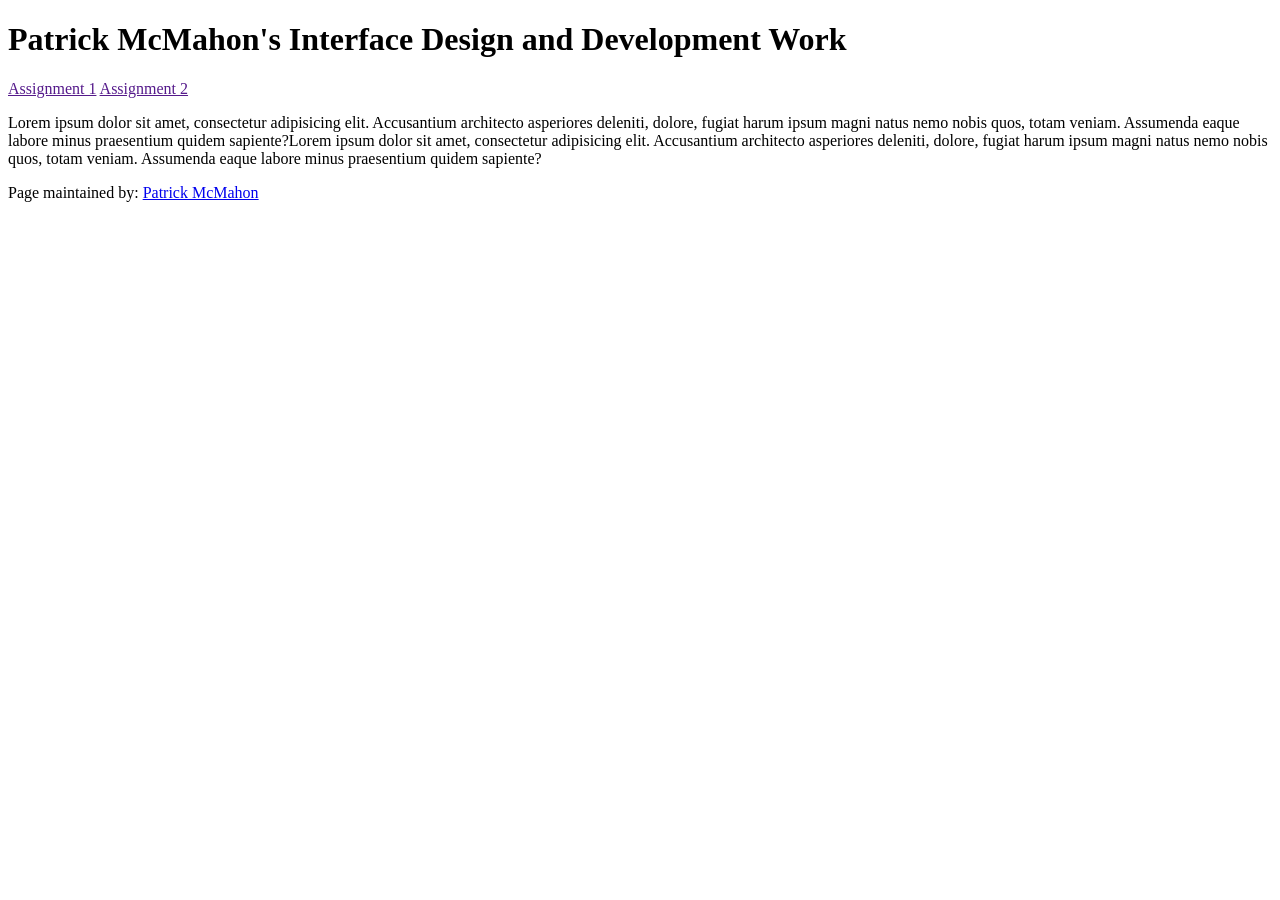
==== assignment1.html @ 1e2b6d9a "init assignment 1 created the html page for the assignment an dllinked back to our main page" ====
<!doctype html>
<html lang="en">
<head>
    <meta charset="UTF-8">
    <meta name="viewport"
          content="width=device-width, user-scalable=no, initial-scale=1.0, maximum-scale=1.0, minimum-scale=1.0">
    <meta http-equiv="X-UA-Compatible" content="ie=edge">

<!-- !!!!! -->
<!--    change this to refer to your specific page  -->
    <title>changeMe!</title>

<!-- !!!!! -->
<!--  change this to your preferred icon  -->
    <!-- favicon was sourced from favicon.io but the original graphics are copyright 2020 Twitter, Inc
    and other contributors -->
    <!-- They are licensed under CC-BY 4.0 as linked below -->
    <!-- https://creativecommons.org/licenses/by/4.0/ -->
    <link rel="icon" type="image/png" href="./assets/icons/favicon.png">

    <link rel="stylesheet" href="reset.css">
    <link rel="stylesheet" href="style.css">
</head>
<body>

    <header>
<!-- !!!!! -->
<!--    change this to your preferred online name  -->
        <h1>Patrick McMahon's Interface Design and Development Work</h1>
    </header>

    <div class="mainNavContainer">

        <nav>
            <a href="">Assignment 1</a>
            <a href="">Assignment 2</a>
        </nav>

        <main>
            <section id="intro-section">
                <p> Lorem ipsum dolor sit amet, consectetur adipisicing elit. Accusantium architecto asperiores deleniti, dolore, fugiat harum ipsum magni natus nemo nobis quos, totam veniam. Assumenda eaque labore minus praesentium quidem sapiente?Lorem ipsum dolor sit amet, consectetur adipisicing elit. Accusantium architecto asperiores deleniti, dolore, fugiat harum ipsum magni natus nemo nobis quos, totam veniam. Assumenda eaque labore minus praesentium quidem sapiente?</p>
            </section>
        </main>

        <!-- this is an empty element which helps with spacing -->
        <aside></aside>

    </div>

    <footer>
        <p>
<!-- !!!!! -->
<!--    change this to your preferred online name and update link to refer to your github page  -->
            Page maintained by:
            <a href="https://github.com/p-mcmahon-rmit/" target="_blank">
            Patrick McMahon
            </a>
        </p>
    </footer>
</body>
</html>
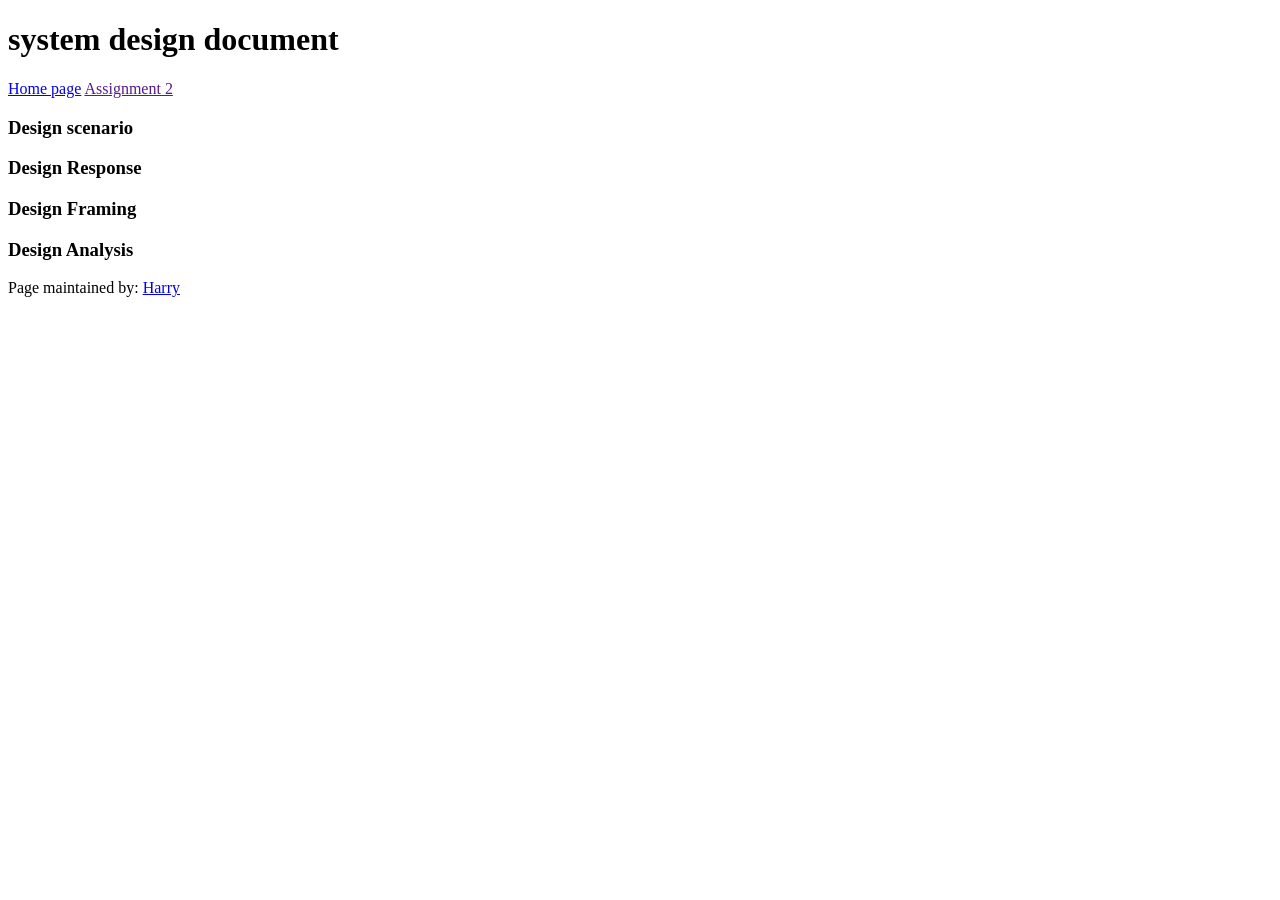
==== commit 502d5d71: "added basic structure to a1 i added some elements to the structure" ====
--- a/assignment1.html
+++ b/assignment1.html
@@ -8,7 +8,7 @@
 
 <!-- !!!!! -->
 <!--    change this to refer to your specific page  -->
-    <title>changeMe!</title>
+    <title>Assignment 1</title>
 
 <!-- !!!!! -->
 <!--  change this to your preferred icon  -->
@@ -26,20 +26,31 @@
     <header>
 <!-- !!!!! -->
 <!--    change this to your preferred online name  -->
-        <h1>Patrick McMahon's Interface Design and Development Work</h1>
+        <h1>system design document</h1>
     </header>
 
     <div class="mainNavContainer">
 
         <nav>
-            <a href="">Assignment 1</a>
+            <a href="./index.html">Home page</a>
             <a href="">Assignment 2</a>
         </nav>
 
         <main>
             <section id="intro-section">
-                <p> Lorem ipsum dolor sit amet, consectetur adipisicing elit. Accusantium architecto asperiores deleniti, dolore, fugiat harum ipsum magni natus nemo nobis quos, totam veniam. Assumenda eaque labore minus praesentium quidem sapiente?Lorem ipsum dolor sit amet, consectetur adipisicing elit. Accusantium architecto asperiores deleniti, dolore, fugiat harum ipsum magni natus nemo nobis quos, totam veniam. Assumenda eaque labore minus praesentium quidem sapiente?</p>
+                <h3> Design scenario</h3>
             </section>
+            <section>   
+                <h3> Design Response </h3>
+            </section>
+            <section>   
+                <h3> Design Framing</h3>
+                <section> 
+                    <h3>Design Analysis</h3>
+                </section>
+            </section>
+
+
         </main>
 
         <!-- this is an empty element which helps with spacing -->
@@ -52,8 +63,8 @@
 <!-- !!!!! -->
 <!--    change this to your preferred online name and update link to refer to your github page  -->
             Page maintained by:
-            <a href="https://github.com/p-mcmahon-rmit/" target="_blank">
-            Patrick McMahon
+            <a href="https://github.com/Its-Harith" target="_blank">
+            Harry
             </a>
         </p>
     </footer>
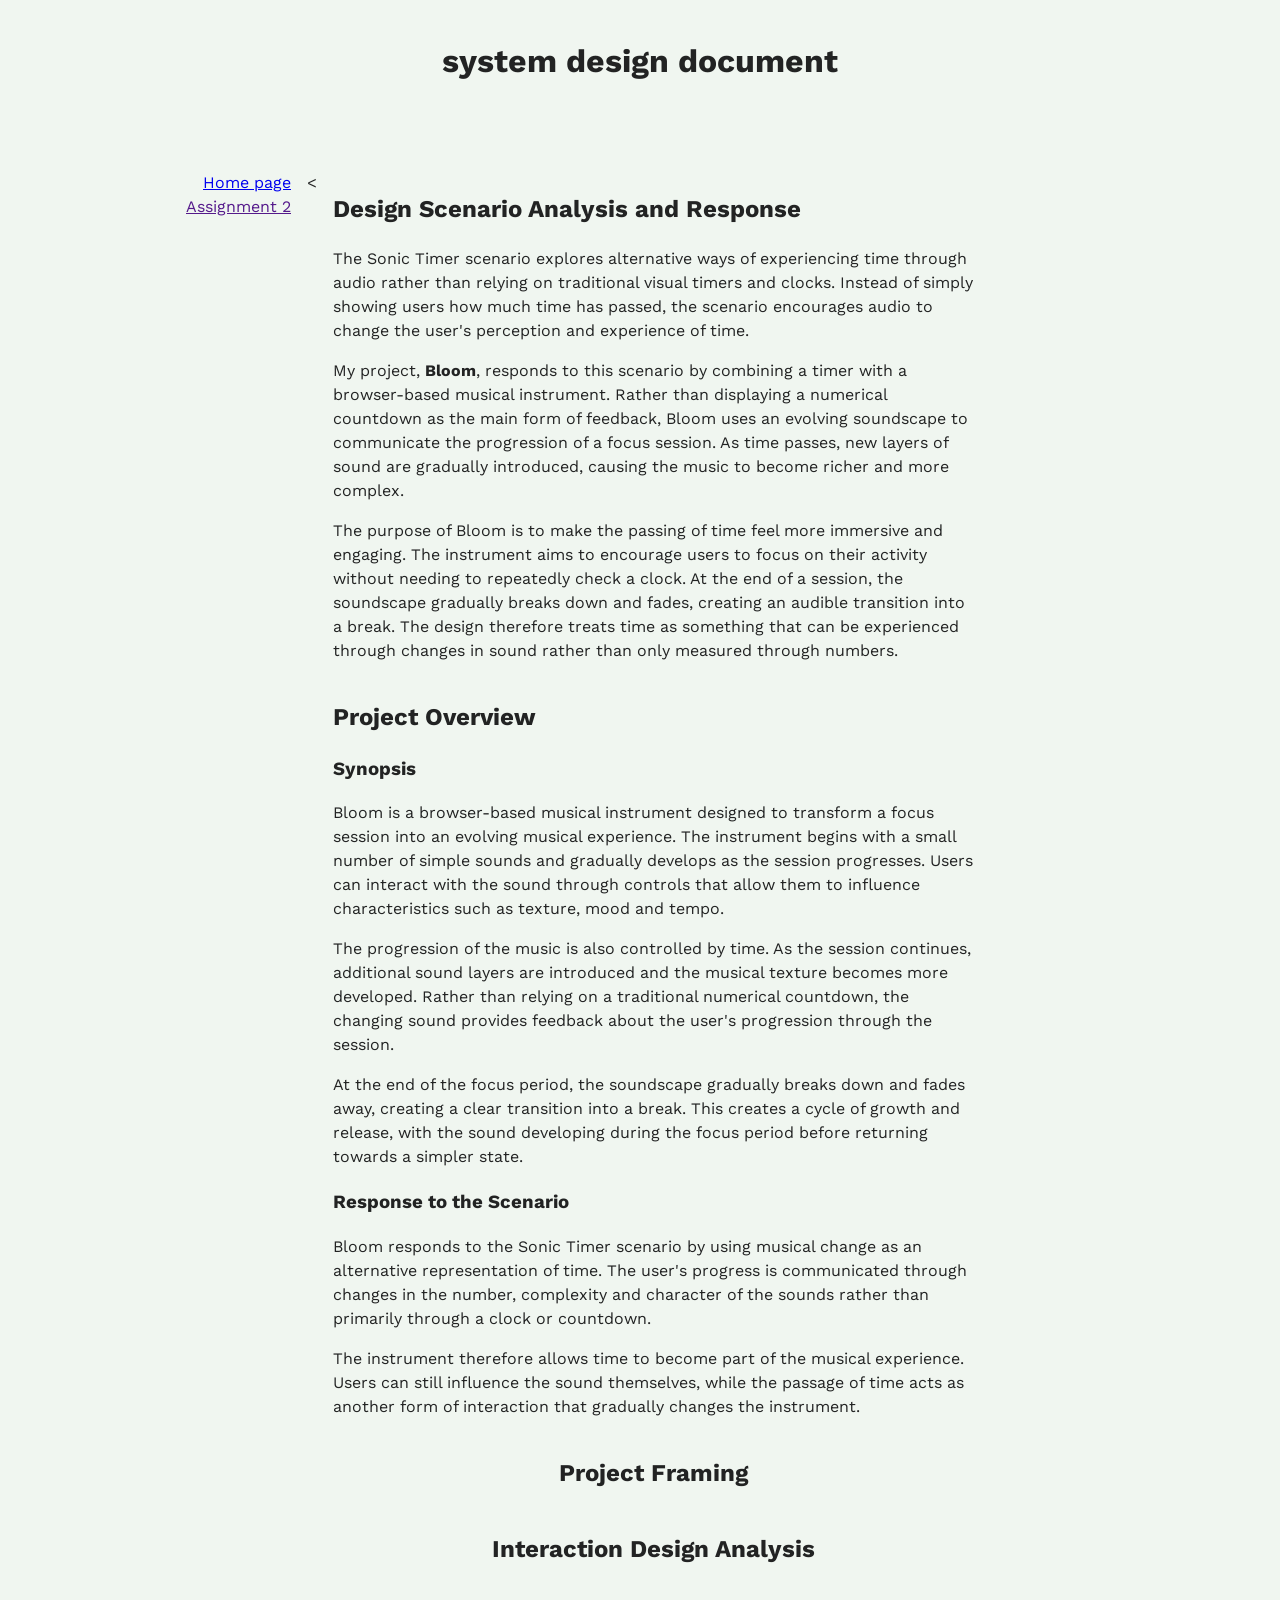
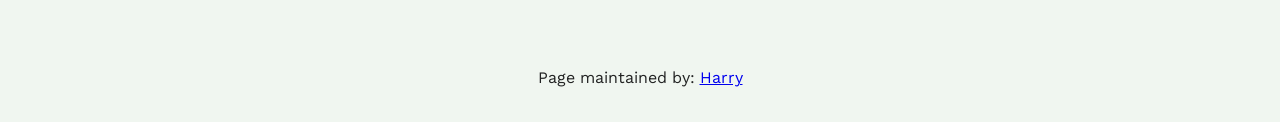
==== commit fe698bf8: "added headings and paragraphs" ====
--- a/assignment1.html
+++ b/assignment1.html
@@ -36,22 +36,73 @@
             <a href="">Assignment 2</a>
         </nav>
 
-        <main>
-            <section id="intro-section">
-                <h3> Design scenario</h3>
-            </section>
-            <section>   
-                <h3> Design Response </h3>
-            </section>
-            <section>   
-                <h3> Design Framing</h3>
-                <section> 
-                    <h3>Design Analysis</h3>
-                </section>
-            </section>
+        <<main>
+
+    <section id="scenario">
+        <h2>Design Scenario Analysis and Response</h2>
+
+        <p>
+            The Sonic Timer scenario explores alternative ways of experiencing time through audio rather than relying on traditional visual timers and clocks. Instead of simply showing users how much time has passed, the scenario encourages audio to change the user's perception and experience of time.
+        </p>
+
+        <p>
+            My project, <strong>Bloom</strong>, responds to this scenario by combining a timer with a browser-based musical instrument. Rather than displaying a numerical countdown as the main form of feedback, Bloom uses an evolving soundscape to communicate the progression of a focus session. As time passes, new layers of sound are gradually introduced, causing the music to become richer and more complex.
+        </p>
+
+        <p>
+            The purpose of Bloom is to make the passing of time feel more immersive and engaging. The instrument aims to encourage users to focus on their activity without needing to repeatedly check a clock. At the end of a session, the soundscape gradually breaks down and fades, creating an audible transition into a break. The design therefore treats time as something that can be experienced through changes in sound rather than only measured through numbers.
+        </p>
+
+    </section>
 
 
-        </main>
+    <section id="overview">
+        <h2>Project Overview</h2>
+
+        <h3>Synopsis</h3>
+
+        <p>
+            Bloom is a browser-based musical instrument designed to transform a focus session into an evolving musical experience. The instrument begins with a small number of simple sounds and gradually develops as the session progresses. Users can interact with the sound through controls that allow them to influence characteristics such as texture, mood and tempo.
+        </p>
+
+        <p>
+            The progression of the music is also controlled by time. As the session continues, additional sound layers are introduced and the musical texture becomes more developed. Rather than relying on a traditional numerical countdown, the changing sound provides feedback about the user's progression through the session.
+        </p>
+
+        <p>
+            At the end of the focus period, the soundscape gradually breaks down and fades away, creating a clear transition into a break. This creates a cycle of growth and release, with the sound developing during the focus period before returning towards a simpler state.
+        </p>
+
+
+        <h3>Response to the Scenario</h3>
+
+        <p>
+            Bloom responds to the Sonic Timer scenario by using musical change as an alternative representation of time. The user's progress is communicated through changes in the number, complexity and character of the sounds rather than primarily through a clock or countdown.
+        </p>
+
+        <p>
+            The instrument therefore allows time to become part of the musical experience. Users can still influence the sound themselves, while the passage of time acts as another form of interaction that gradually changes the instrument.
+        </p>
+
+    </section>
+
+
+    <section id="framing">
+        <h2>Project Framing</h2>
+
+        <!-- We will write this section next -->
+
+    </section>
+
+
+    <section id="analysis">
+        <h2>Interaction Design Analysis</h2>
+
+        <!-- We will write this section later -->
+
+    </section>
+
+</main>
 
         <!-- this is an empty element which helps with spacing -->
         <aside></aside>
--- a/style.css
+++ b/style.css
@@ -0,0 +1,137 @@
+/*!!!!!*/
+/*add in your own font imports here*/
+/*remember to update them in the rest of the CSS : eg the body selector*/
+@import url('https://fonts.googleapis.com/css2?family=Work+Sans:ital,wght@0,100..900;1,100..900&display=swap');
+
+/*!!!!!*/
+/*change out, and/or add colours to the colour scheme*/
+:root{
+    /* basic 2-bit palette from 1bit Monitor Glow Palette by Polyducks */
+    /* https://lospec.com/palette-list/1bit-monitor-glow */
+    --colour-1: #222323;
+    --colour-2: #f0f6f0;
+}
+
+/* this swaps the colour order to account for user's OS dark mode */
+/*!!!!!*/
+/*remember to update the colours here too to reflect the above changes*/
+@media (prefers-color-scheme: dark) {
+    :root{
+        --colour-1: #f0f6f0;
+        --colour-2: #222323;
+    }
+}
+
+
+body {
+    background-color: var(--colour-2);
+    color: var(--colour-1);
+    font-family: 'Work Sans', sans-serif;
+    line-height: 1.5;
+    padding: 1rem;
+    display: flex;
+    flex-direction: column;
+    gap: 1rem;
+}
+
+header {
+    display: flex;
+    justify-content: center;
+    margin-block-end: 3rem;
+}
+
+.mainNavContainer {
+    flex: 1;
+    display: flex;
+    justify-content: center;
+    gap: 1rem;
+}
+
+nav {
+    display: flex;
+    flex-direction: column;
+    min-width: fit-content;
+    flex: 1;
+    align-items: flex-end;
+}
+
+main {
+    display: flex;
+    flex-direction: column;
+    align-items: center;
+}
+
+ section {
+    max-width: 80rch;
+ }
+
+aside {
+    visibility: hidden;
+    flex: 1;
+}
+
+
+footer {
+    display: flex;
+    justify-content: center;
+    margin-block-start: 3rem;
+}
+
+/*technique from Kevin Powell*/
+/*https://youtu.be/CU8Plk-53RU?si=zMpP0Pfbg1SaXeDB&t=255*/
+/*longer post about how this works and the * + * selector*/
+/*https://alistapart.com/article/axiomatic-css-and-lobotomized-owls/*/
+.prose > * + * {
+    margin-block-start: var(--prose-flow, 1em);
+}
+
+/* breakpoints from Material Design Spec https://m3.material.io/foundations/layout/breakpoints/overview */
+/* while sometimes mobile first is recommended, as we will be focused on desktop, we will start there */
+
+/* assumed base sizing is large (1200–1599px) : desktop  */
+
+/* extra-large breakpoint : desktop, ultrawide monitors */
+@media (width > 1600px) {
+
+}
+
+/* expanded breakpoint : phone or tablet in landscape, desktop */
+@media (width < 1200px) {
+    header {
+        margin-block-end: 2rem;
+    }
+    footer {
+        margin-block-start: 2rem;
+    }
+}
+/* medium breakpoint : tablet in portrait */
+@media (width < 840px) {
+    header {
+        margin-block-end: 1rem;
+    }
+    .mainNavContainer {
+        flex-direction: column;
+        justify-content: flex-start;
+        align-items: center;
+    }
+    nav {
+        flex: 0;
+        width: 100%;
+        max-width: 80rch;
+        justify-content: space-between;
+        flex-direction: row;
+    }
+    main {
+        flex: 1;
+    }
+    aside {
+        flex: 0;
+    }
+    footer {
+        margin-block-start: 1rem;
+    }
+}
+/* compact breakpoint : phone in portrait */
+@media (width < 600px) {
+
+}
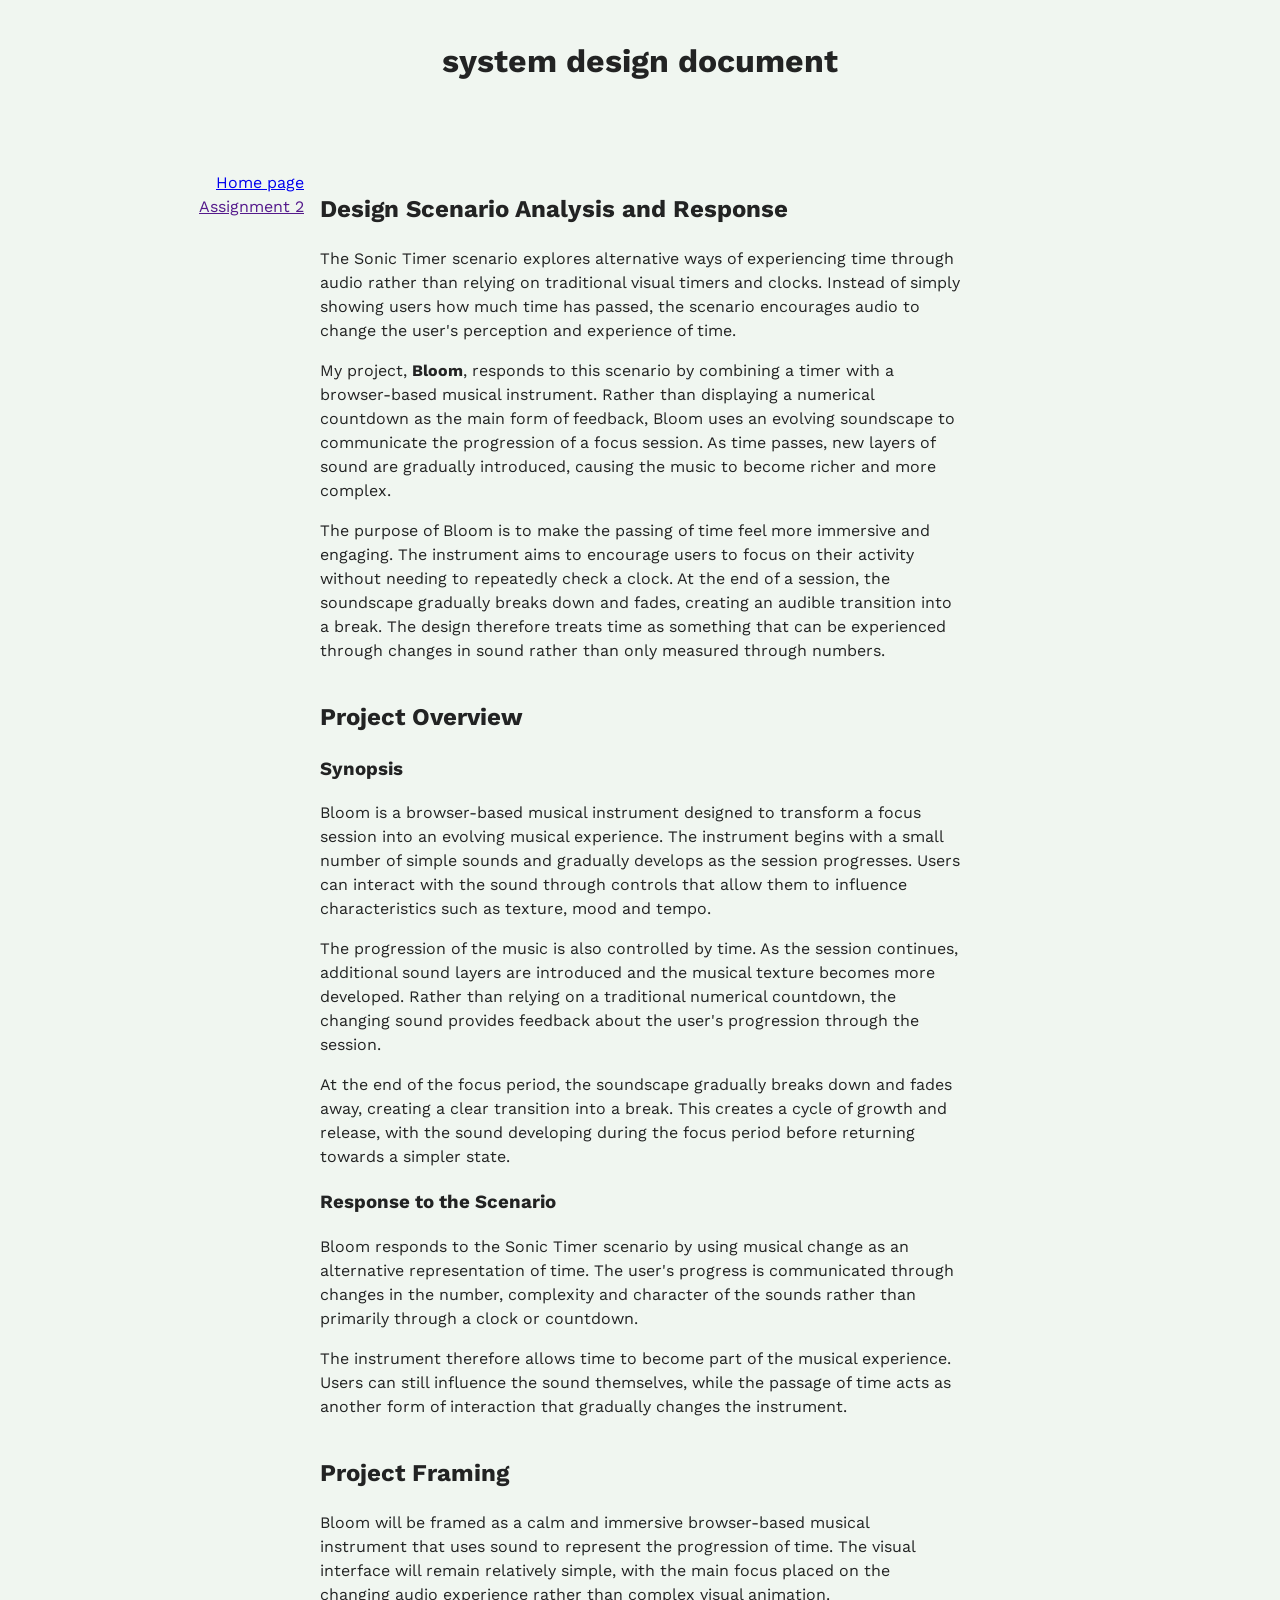
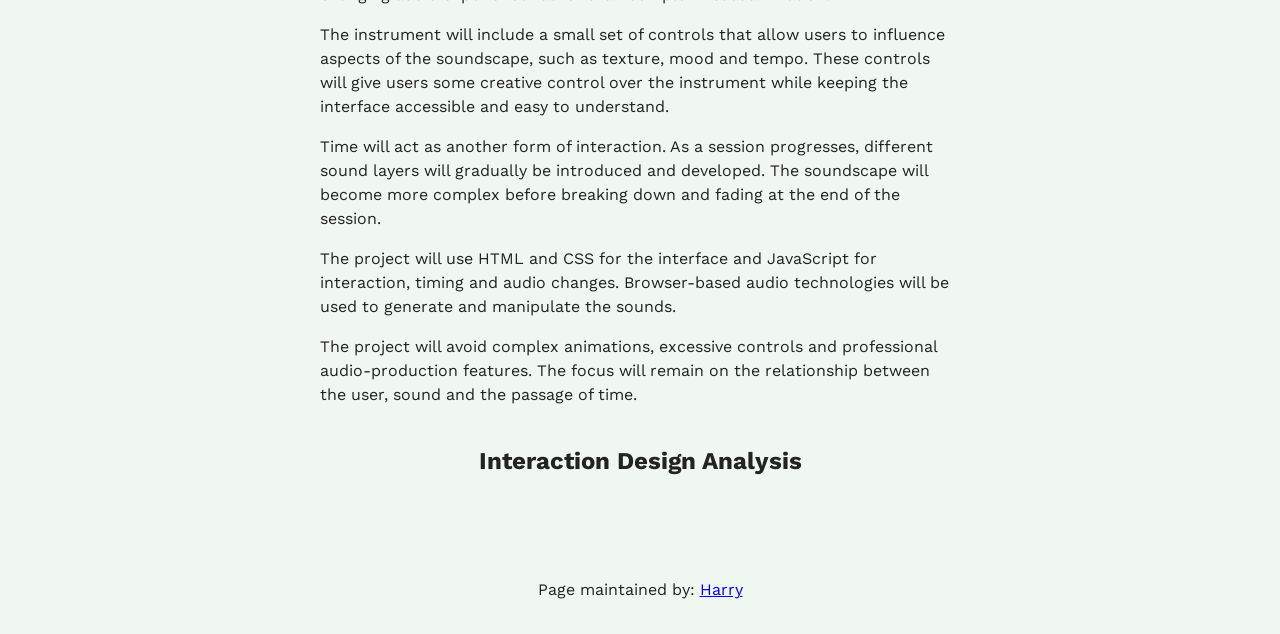
==== commit 4386eed8: "project framing i wrote the project framing paragraph" ====
--- a/assignment1.html
+++ b/assignment1.html
@@ -36,7 +36,7 @@
             <a href="">Assignment 2</a>
         </nav>
 
-        <<main>
+        <main>
 
     <section id="scenario">
         <h2>Design Scenario Analysis and Response</h2>
@@ -89,7 +89,27 @@
 
     <section id="framing">
         <h2>Project Framing</h2>
+        <p>
+            Bloom will be framed as a calm and immersive browser-based musical instrument that uses sound to represent the progression of time. The visual interface will remain relatively simple, with the main focus placed on the changing audio experience rather than complex visual animation.
+        </p>
 
+        <p>
+            The instrument will include a small set of controls that allow users to influence aspects of the soundscape, such as texture, mood and tempo. These controls will give users some creative control over the instrument while keeping the interface accessible and easy to understand.
+        </p>
+
+        <p>
+            Time will act as another form of interaction. As a session progresses, different sound layers will gradually be introduced and developed. The soundscape will become more complex before breaking down and fading at the end of the session.
+        </p>
+
+        <p> 
+            The project will use HTML and CSS for the interface and JavaScript for interaction, timing and audio changes. Browser-based audio technologies will be used to generate and manipulate the sounds.
+        </p>
+
+        <p>
+            The project will avoid complex animations, excessive controls and professional audio-production features. The focus will remain on the relationship between the user, sound and the passage of time.
+        </p>
+
+    
         <!-- We will write this section next -->
 
     </section>
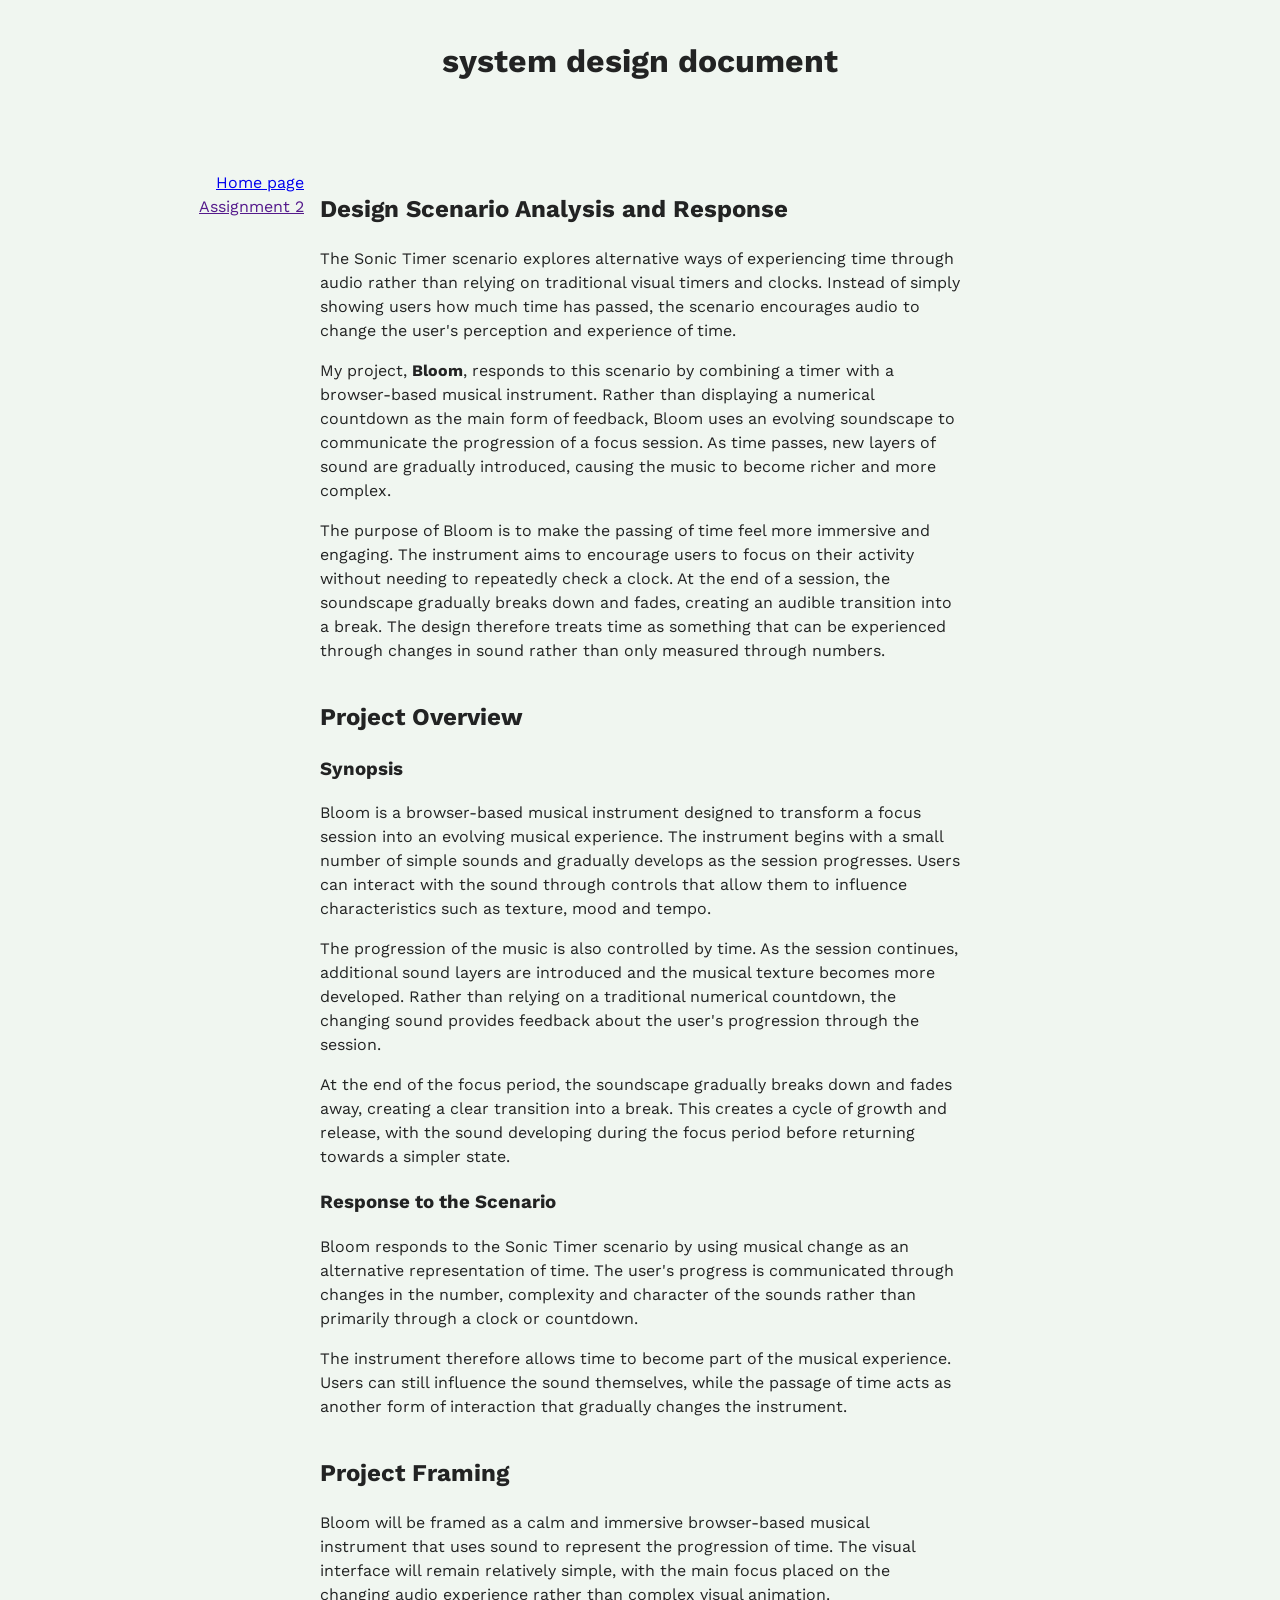
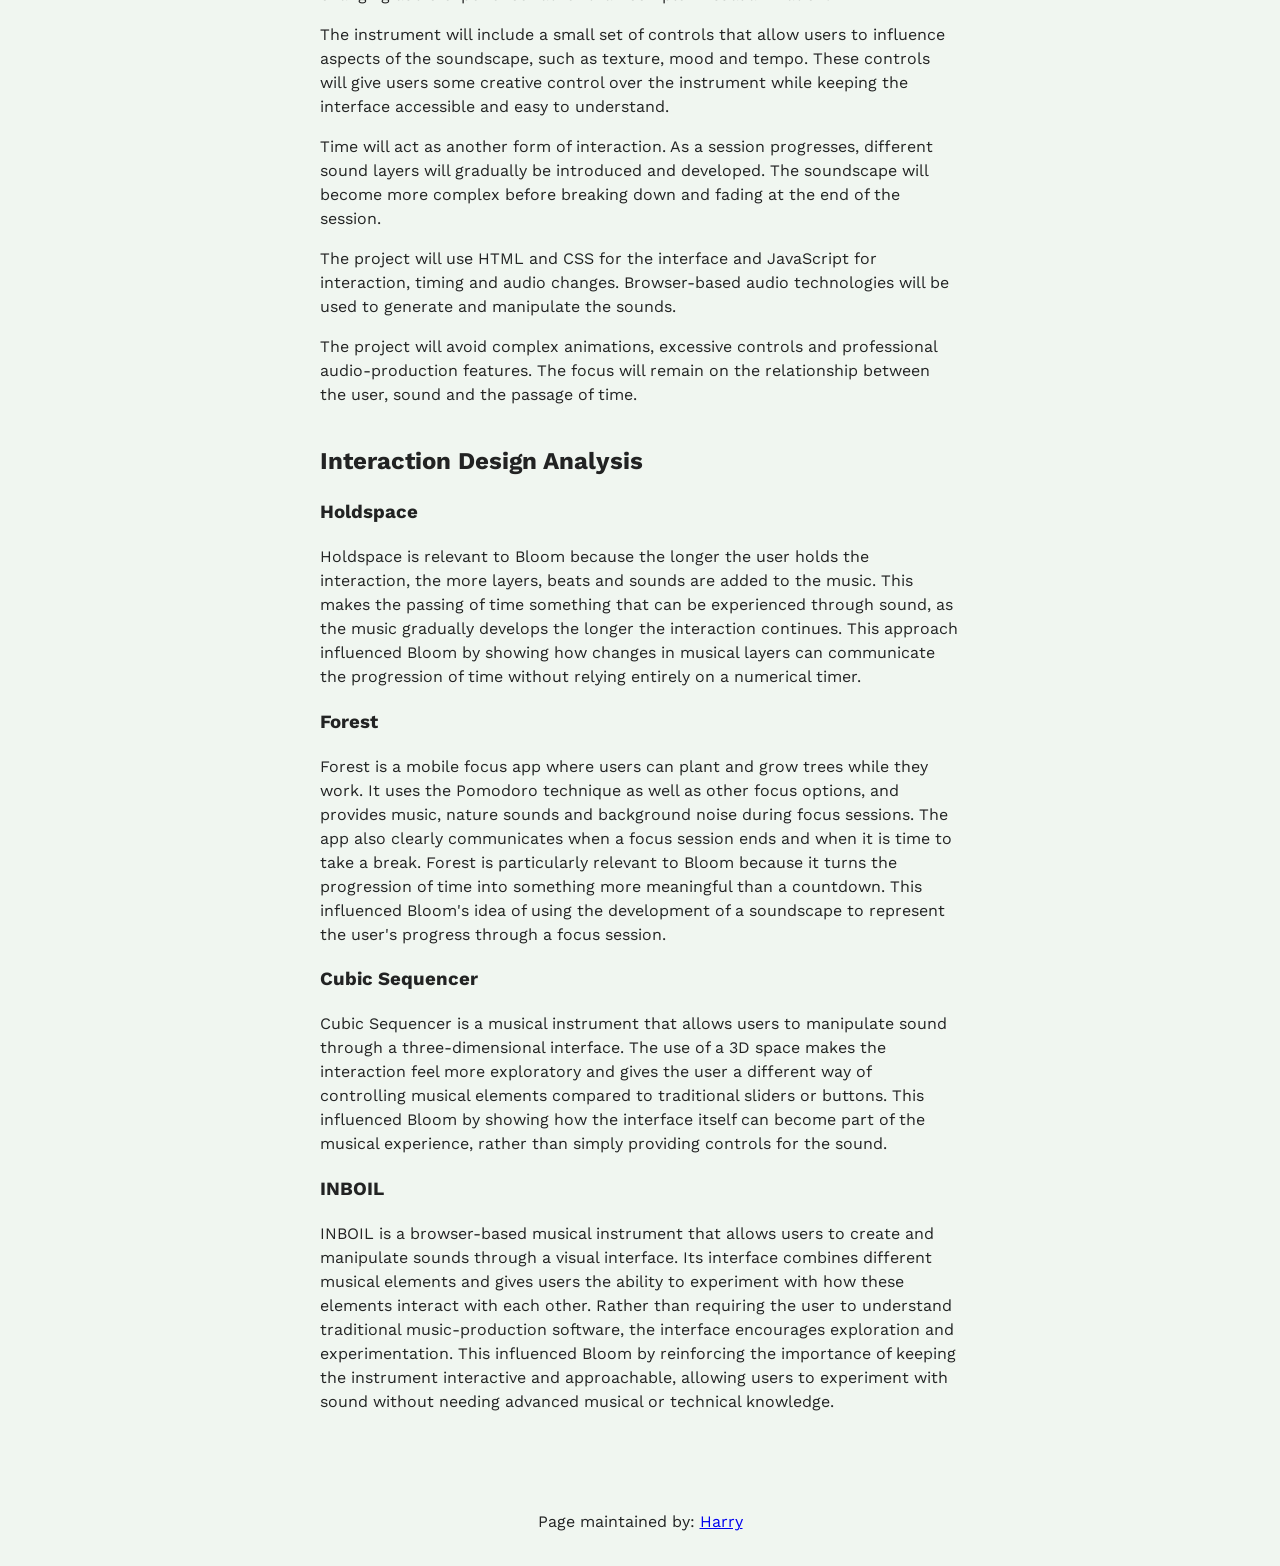
==== commit fb60abd8: "interaction design analysis added paragraphs for this section" ====
--- a/assignment1.html
+++ b/assignment1.html
@@ -117,6 +117,29 @@
 
     <section id="analysis">
         <h2>Interaction Design Analysis</h2>
+        
+
+    <h3>Holdspace</h3>
+    <p>
+        Holdspace is relevant to Bloom because the longer the user holds the interaction, the more layers, beats and sounds are added to the music. This makes the passing of time something that can be experienced through sound, as the music gradually develops the longer the interaction continues. This approach influenced Bloom by showing how changes in musical layers can communicate the progression of time without relying entirely on a numerical timer.
+    </p>
+
+    <h3>Forest</h3>
+    <p>
+        Forest is a mobile focus app where users can plant and grow trees while they work. It uses the Pomodoro technique as well as other focus options, and provides music, nature sounds and background noise during focus sessions. The app also clearly communicates when a focus session ends and when it is time to take a break. Forest is particularly relevant to Bloom because it turns the progression of time into something more meaningful than a countdown. This influenced Bloom's idea of using the development of a soundscape to represent the user's progress through a focus session.
+    </p>
+
+    <h3>Cubic Sequencer</h3>
+    <p>
+        Cubic Sequencer is a musical instrument that allows users to manipulate sound through a three-dimensional interface. The use of a 3D space makes the interaction feel more exploratory and gives the user a different way of controlling musical elements compared to traditional sliders or buttons. This influenced Bloom by showing how the interface itself can become part of the musical experience, rather than simply providing controls for the sound.
+    </p>
+
+    <h3>INBOIL</h3>
+    <p>
+        INBOIL is a browser-based musical instrument that allows users to create and manipulate sounds through a visual interface. Its interface combines different musical elements and gives users the ability to experiment with how these elements interact with each other. Rather than requiring the user to understand traditional music-production software, the interface encourages exploration and experimentation. This influenced Bloom by reinforcing the importance of keeping the instrument interactive and approachable, allowing users to experiment with sound without needing advanced musical or technical knowledge.
+    </p>
+
+</section>
 
         <!-- We will write this section later -->
 
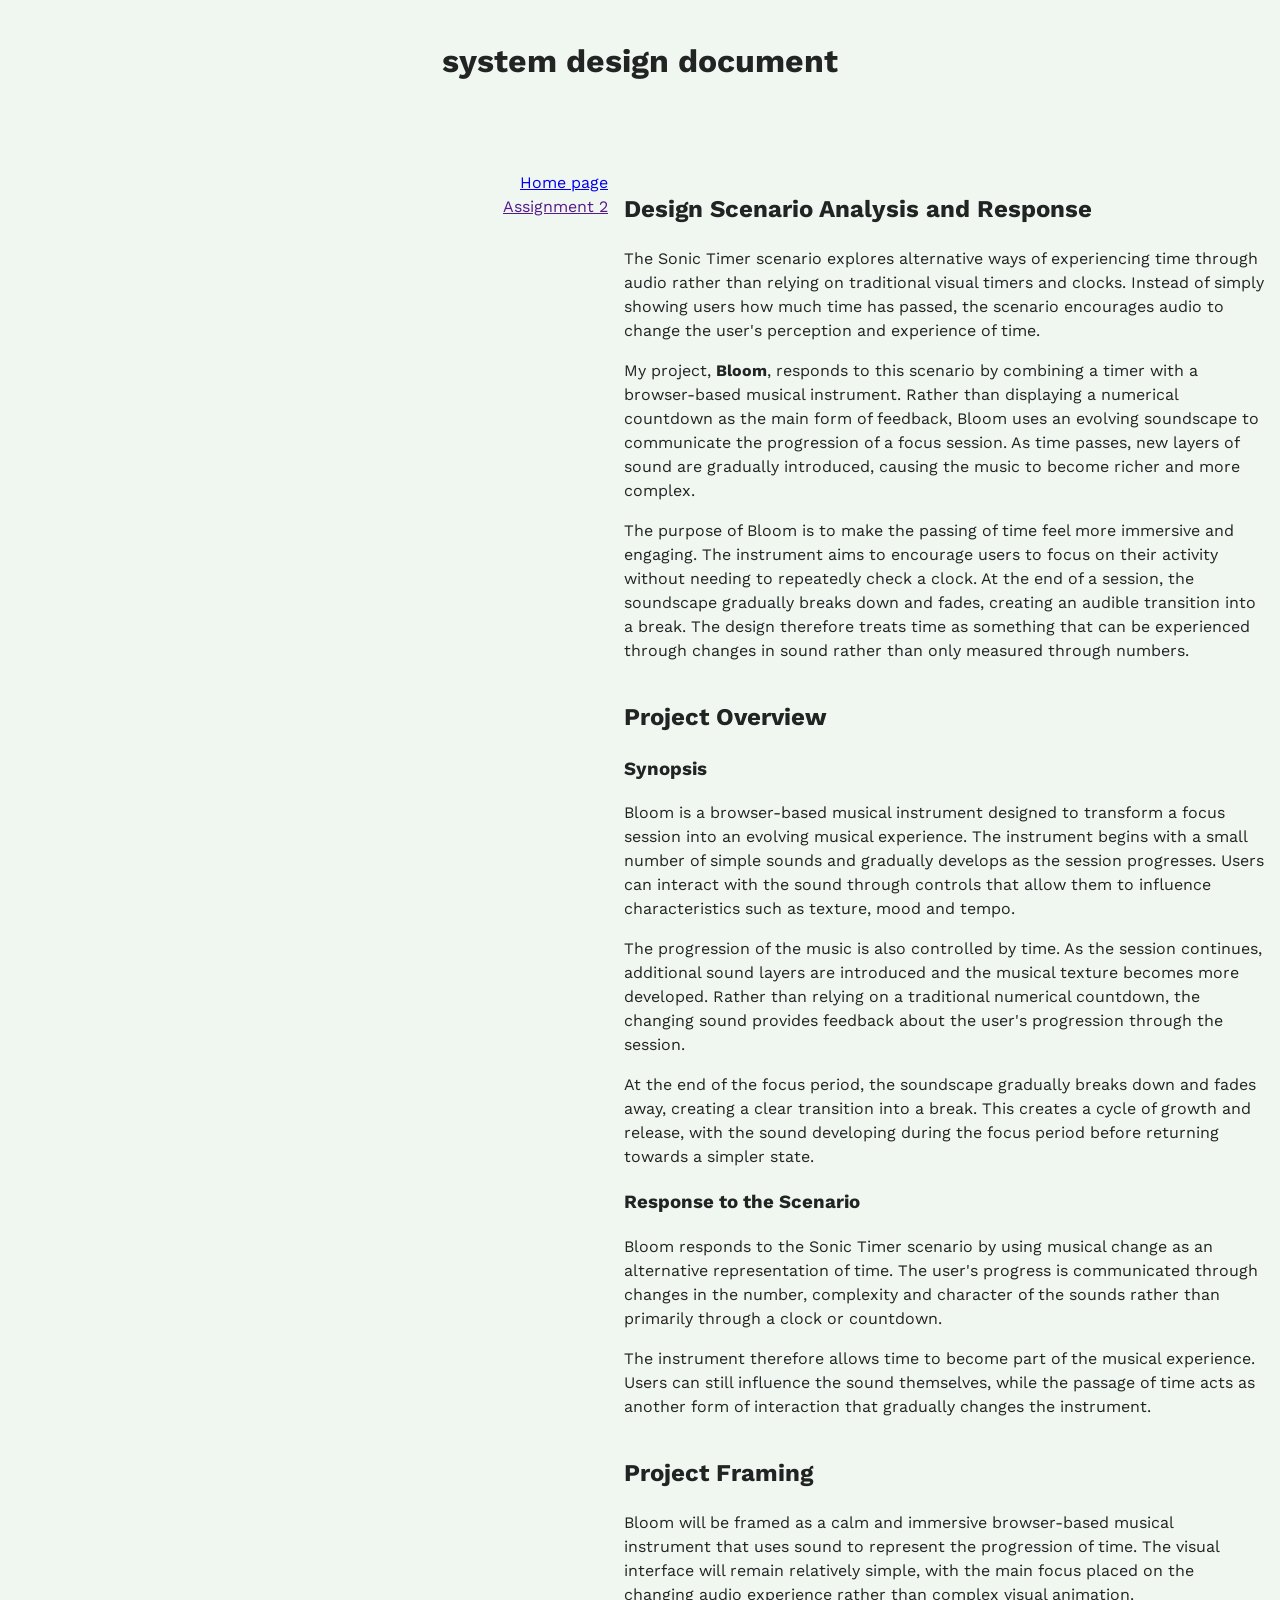
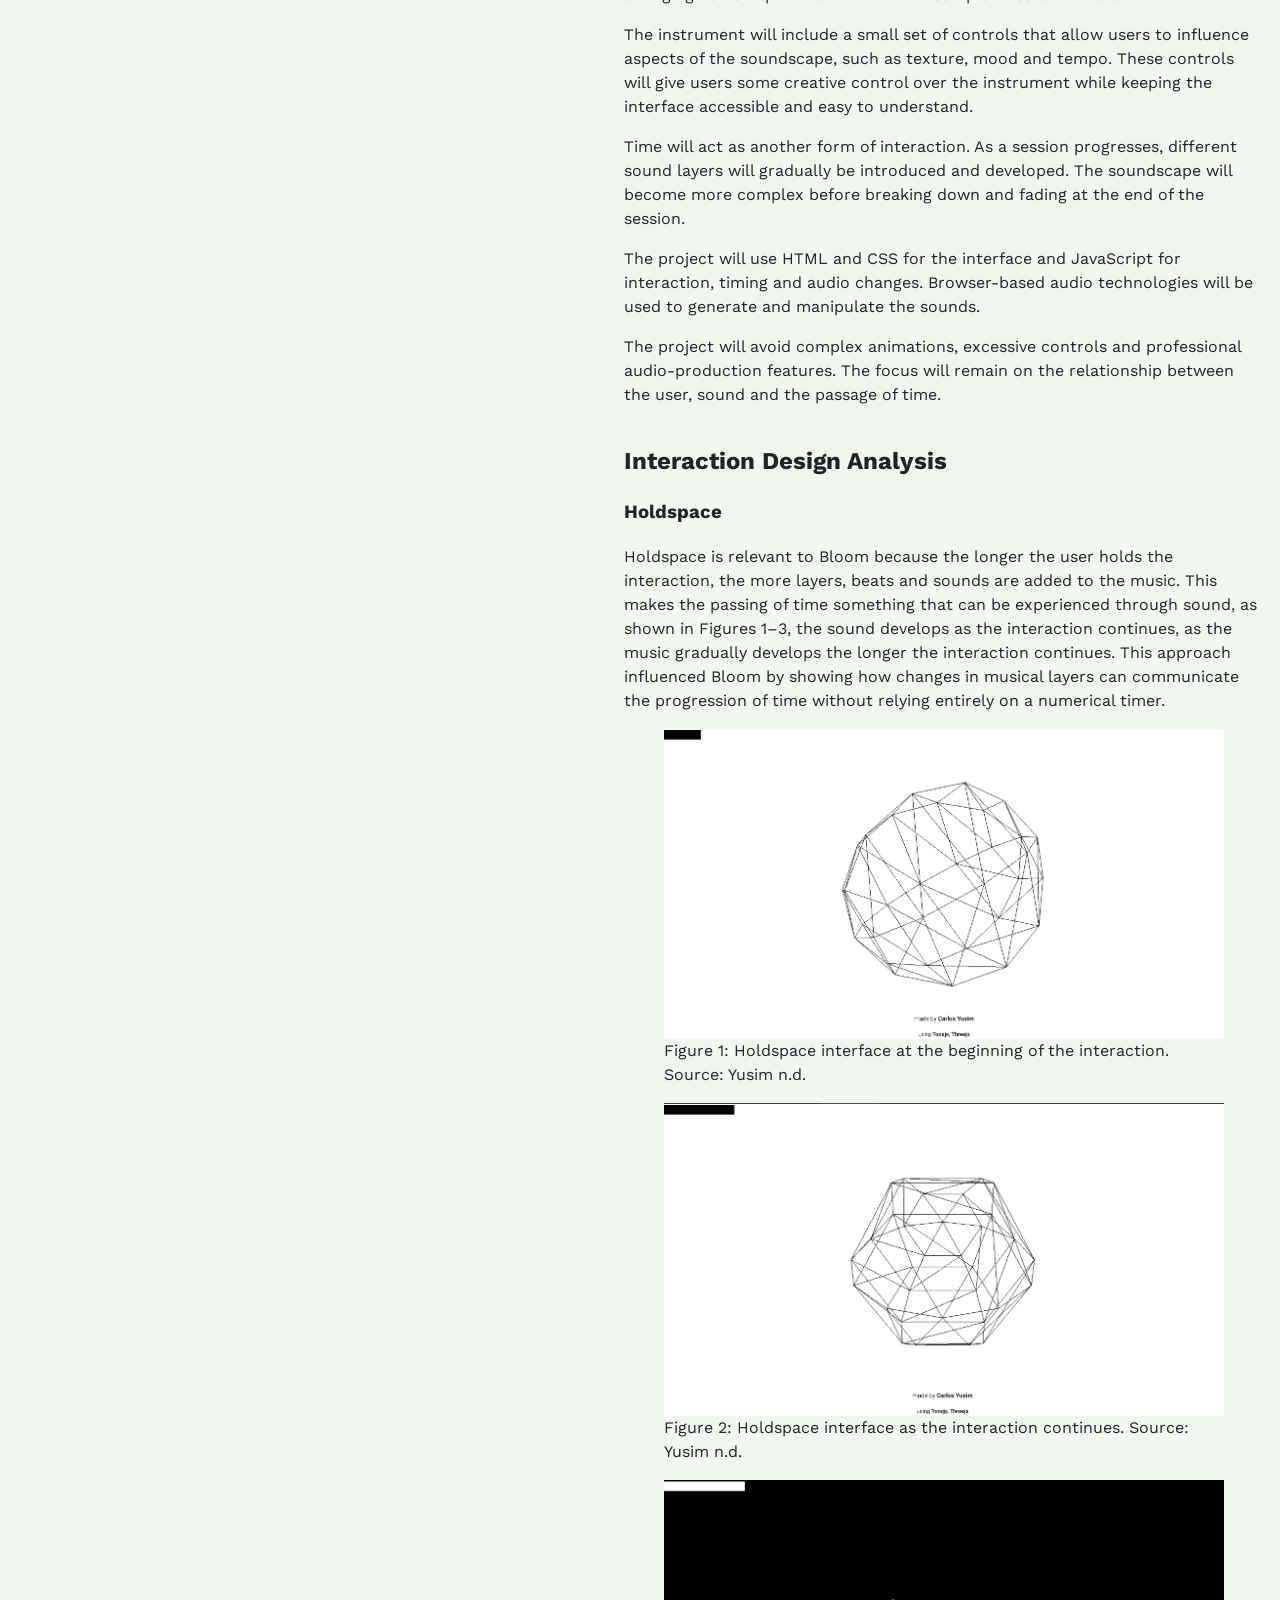
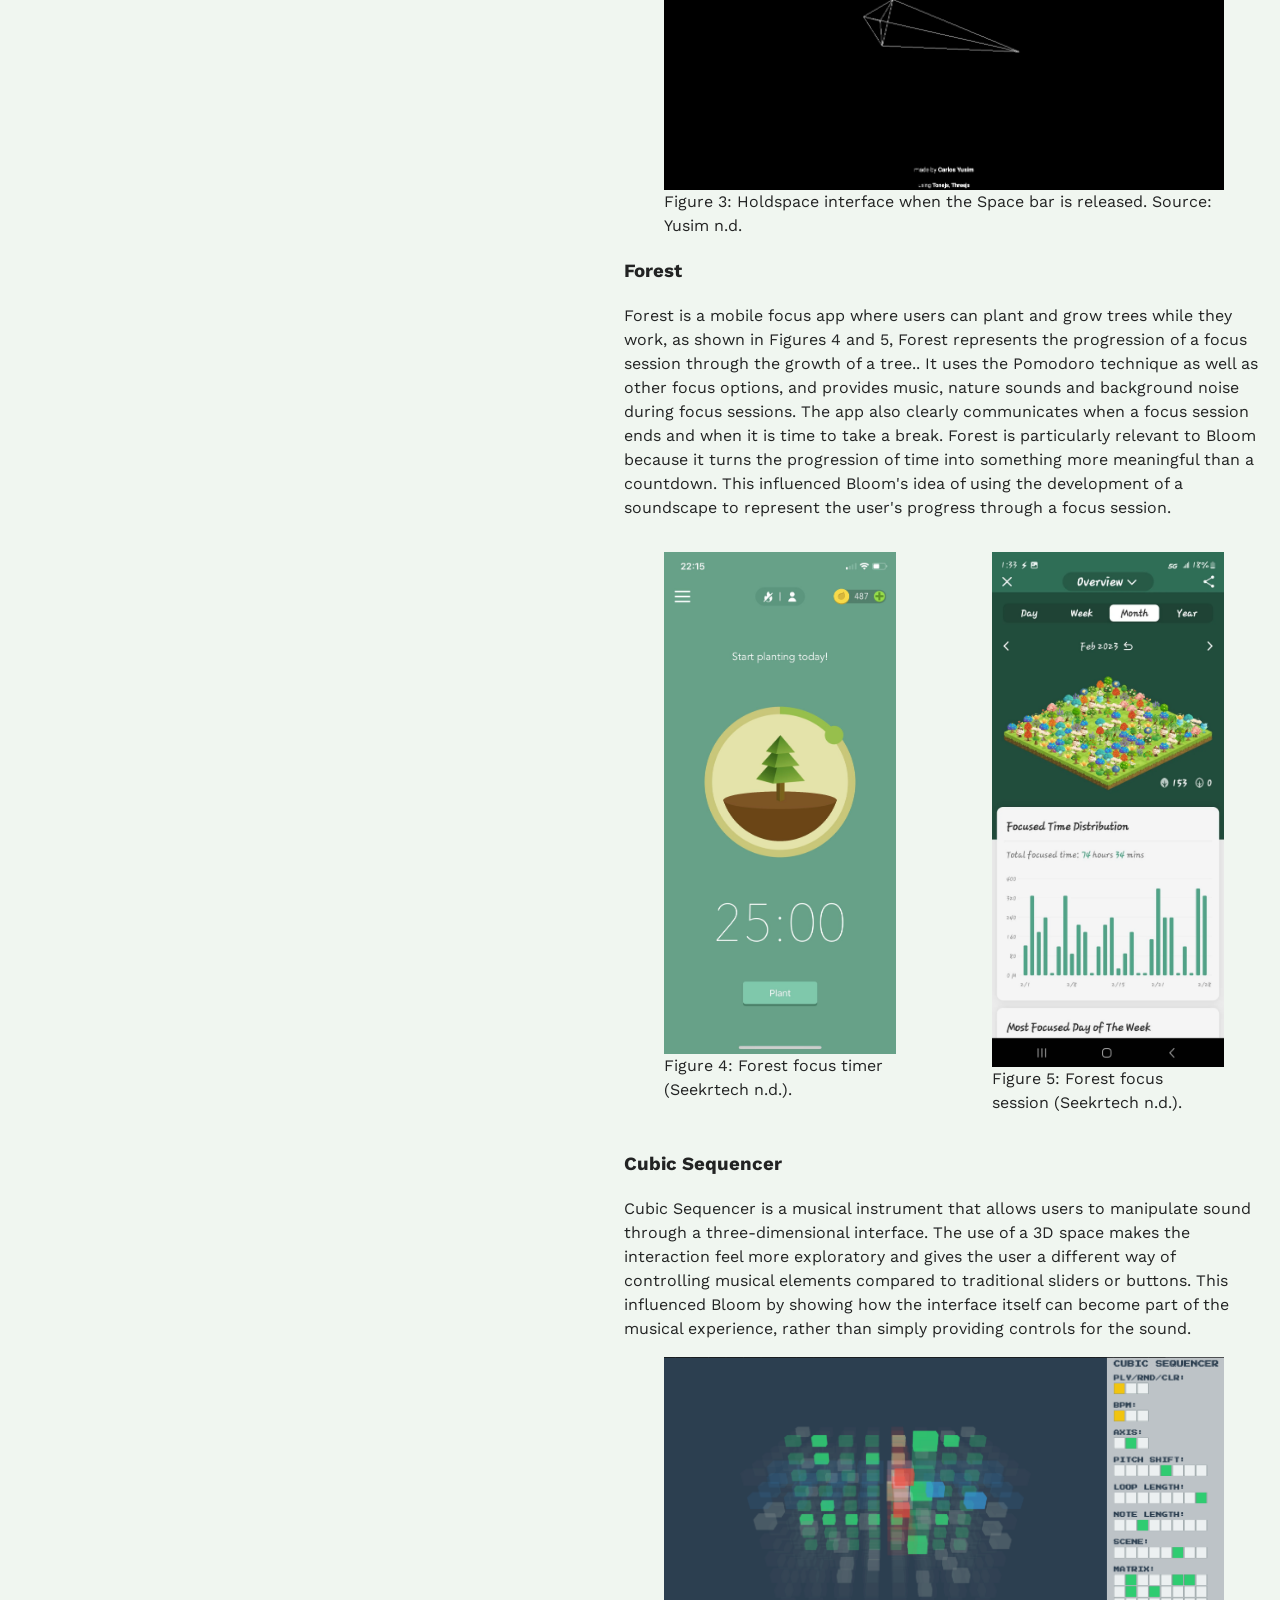
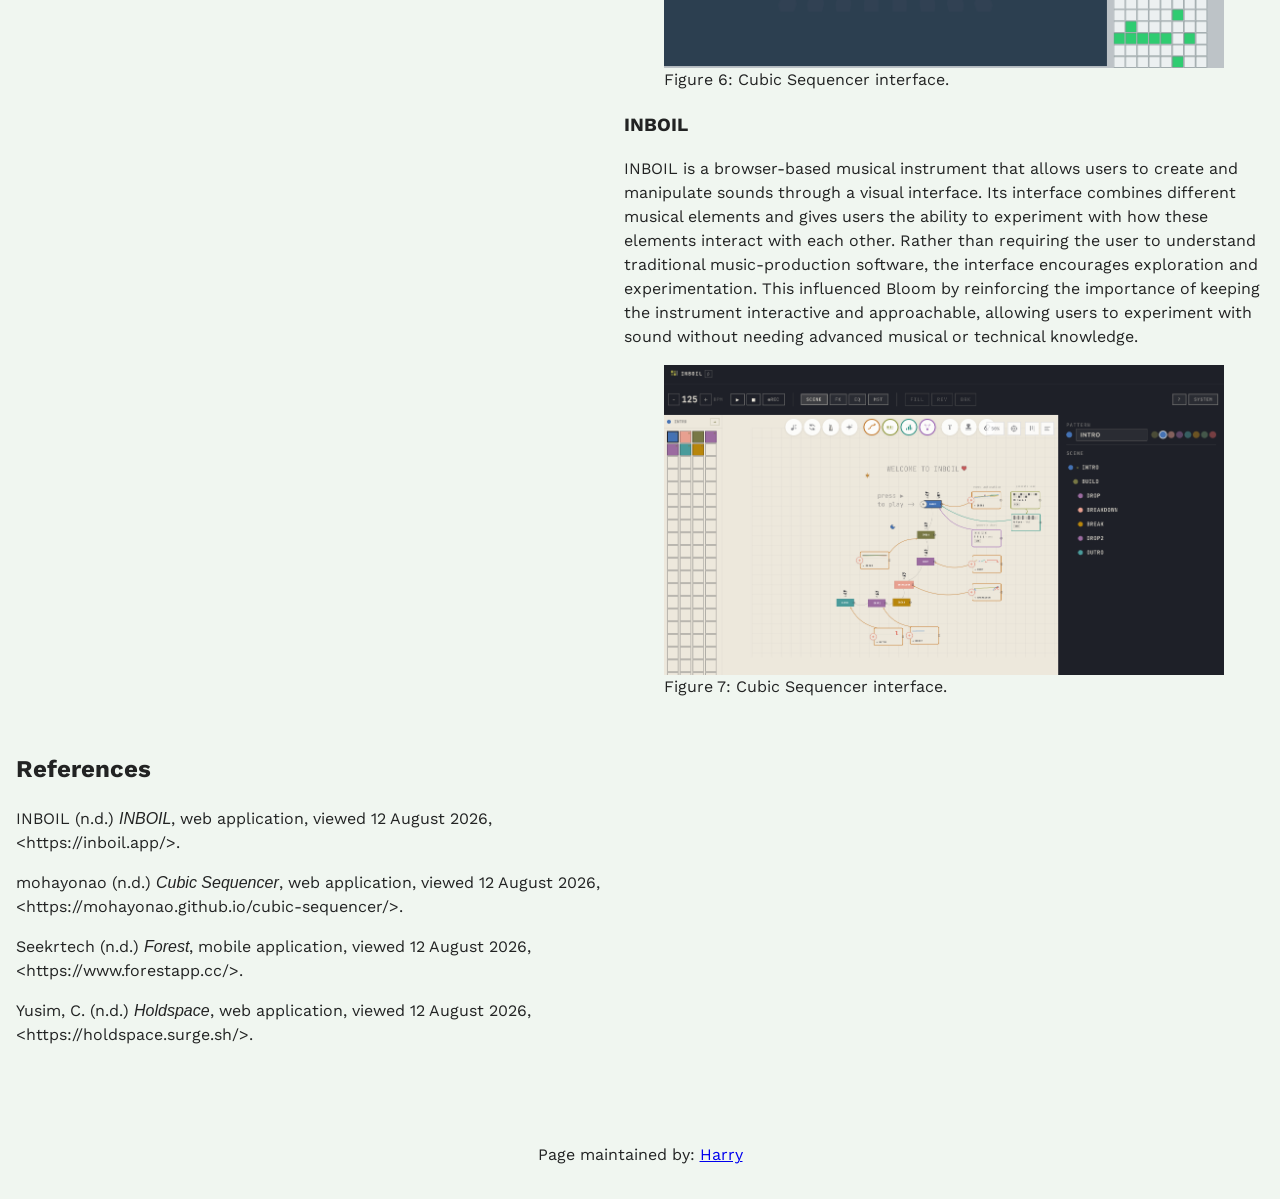
==== commit d8f07b04: "i think i finished assignment 1?" ====
--- a/assignment1.html
+++ b/assignment1.html
@@ -109,9 +109,6 @@
             The project will avoid complex animations, excessive controls and professional audio-production features. The focus will remain on the relationship between the user, sound and the passage of time.
         </p>
 
-    
-        <!-- We will write this section next -->
-
     </section>
 
 
@@ -121,36 +118,126 @@
 
     <h3>Holdspace</h3>
     <p>
-        Holdspace is relevant to Bloom because the longer the user holds the interaction, the more layers, beats and sounds are added to the music. This makes the passing of time something that can be experienced through sound, as the music gradually develops the longer the interaction continues. This approach influenced Bloom by showing how changes in musical layers can communicate the progression of time without relying entirely on a numerical timer.
-    </p>
+        Holdspace is relevant to Bloom because the longer the user holds the interaction, the more layers, beats and sounds are added to the music. This makes the passing of time something that can be experienced through sound, as shown in Figures 1–3, the sound develops as the interaction continues, as the music gradually develops the longer the interaction continues. This approach influenced Bloom by showing how changes in musical layers can communicate the progression of time without relying entirely on a numerical timer.
+    </p>
+    <figure>
+    <img 
+        src="./assets/images/holdspace1.png" 
+        alt="Screenshot of the Holdspace interface"
+    >
+    <figcaption>
+        Figure 1: Holdspace interface at the beginning of the interaction. Source: Yusim n.d.
+    </figcaption>
+</figure>
+
+<figure>
+    <img 
+        src="./assets/images/holdspace2.png" 
+        alt="Screenshot of the Holdspace interface"
+    >
+    <figcaption>
+        Figure 2: Holdspace interface as the interaction continues. Source: Yusim n.d.
+    </figcaption>
+</figure>
+
+<figure>
+    <img 
+        src="./assets/images/holdspace3.png" 
+        alt="Screenshot of the Holdspace interface"
+    >
+    <figcaption>
+        Figure 3: Holdspace interface when the Space bar is released. Source: Yusim n.d.
+    </figcaption>
+</figure>
+
+
+
 
     <h3>Forest</h3>
     <p>
-        Forest is a mobile focus app where users can plant and grow trees while they work. It uses the Pomodoro technique as well as other focus options, and provides music, nature sounds and background noise during focus sessions. The app also clearly communicates when a focus session ends and when it is time to take a break. Forest is particularly relevant to Bloom because it turns the progression of time into something more meaningful than a countdown. This influenced Bloom's idea of using the development of a soundscape to represent the user's progress through a focus session.
-    </p>
+        Forest is a mobile focus app where users can plant and grow trees while they work, as shown in Figures 4 and 5, Forest represents the progression of a focus session through the growth of a tree.. It uses the Pomodoro technique as well as other focus options, and provides music, nature sounds and background noise during focus sessions. The app also clearly communicates when a focus session ends and when it is time to take a break. Forest is particularly relevant to Bloom because it turns the progression of time into something more meaningful than a countdown. This influenced Bloom's idea of using the development of a soundscape to represent the user's progress through a focus session.
+    </p>
+    <div class="image-row">
+    <figure>
+        <img src="./assets/images/forest1.png" alt="Forest app focus timer">
+        <figcaption>Figure 4: Forest focus timer (Seekrtech n.d.).</figcaption>
+    </figure>
+
+    <figure>
+        <img src="./assets/images/forest2.png" alt="Forest app focus session">
+        <figcaption>Figure 5: Forest focus session (Seekrtech n.d.).</figcaption>
+    </figure>
+</div>
+
+
 
     <h3>Cubic Sequencer</h3>
     <p>
         Cubic Sequencer is a musical instrument that allows users to manipulate sound through a three-dimensional interface. The use of a 3D space makes the interaction feel more exploratory and gives the user a different way of controlling musical elements compared to traditional sliders or buttons. This influenced Bloom by showing how the interface itself can become part of the musical experience, rather than simply providing controls for the sound.
     </p>
+   <figure>
+    <img 
+        src="./assets/images/cubic1.png" 
+        alt="Screenshot of the Cubic Sequencer interface"
+    >
+    <figcaption>
+        Figure 6: Cubic Sequencer interface.
+    </figcaption>
+</figure>
 
     <h3>INBOIL</h3>
     <p>
         INBOIL is a browser-based musical instrument that allows users to create and manipulate sounds through a visual interface. Its interface combines different musical elements and gives users the ability to experiment with how these elements interact with each other. Rather than requiring the user to understand traditional music-production software, the interface encourages exploration and experimentation. This influenced Bloom by reinforcing the importance of keeping the instrument interactive and approachable, allowing users to experiment with sound without needing advanced musical or technical knowledge.
     </p>
-
-</section>
-
-        <!-- We will write this section later -->
-
-    </section>
-
-</main>
+    <figure>
+    <img 
+        src="./assets/images/inboil.png" 
+        alt="Screenshot of the INBOIL interface"
+    >
+    <figcaption>
+        Figure 7: Cubic Sequencer interface.
+    </figcaption>
+</figure>
+
+
+
+
 
         <!-- this is an empty element which helps with spacing -->
         <aside></aside>
 
     </div>
+
+
+    <section id="references">
+    <h2>References</h2>
+
+    <p>
+        INBOIL (n.d.) <em>INBOIL</em>, web application,
+        viewed 12 August 2026,
+        &lt;https://inboil.app/&gt;.
+    </p>
+
+    <p>
+        mohayonao (n.d.) <em>Cubic Sequencer</em>, web application,
+        viewed 12 August 2026,
+        &lt;https://mohayonao.github.io/cubic-sequencer/&gt;.
+    </p>
+
+    <p>
+        Seekrtech (n.d.) <em>Forest</em>, mobile application,
+        viewed 12 August 2026,
+        &lt;https://www.forestapp.cc/&gt;.
+    </p>
+
+    <p>
+        Yusim, C. (n.d.) <em>Holdspace</em>, web application,
+        viewed 12 August 2026,
+        &lt;https://holdspace.surge.sh/&gt;.
+    </p>
+</section>
+
+</main>
 
     <footer>
         <p>
--- a/style.css
+++ b/style.css
@@ -134,4 +134,21 @@
 /* compact breakpoint : phone in portrait */
 @media (width < 600px) {
 
+}
+.image-row {
+    display: flex;
+    gap: 1rem;
+    justify-content: center;
+    align-items: flex-start;
+}
+
+.image-row figure {
+    flex: 1;
+    max-width: 300px;
+}
+
+.image-row img {
+    width: 100%;
+    height: auto;
+    display: block;
 }
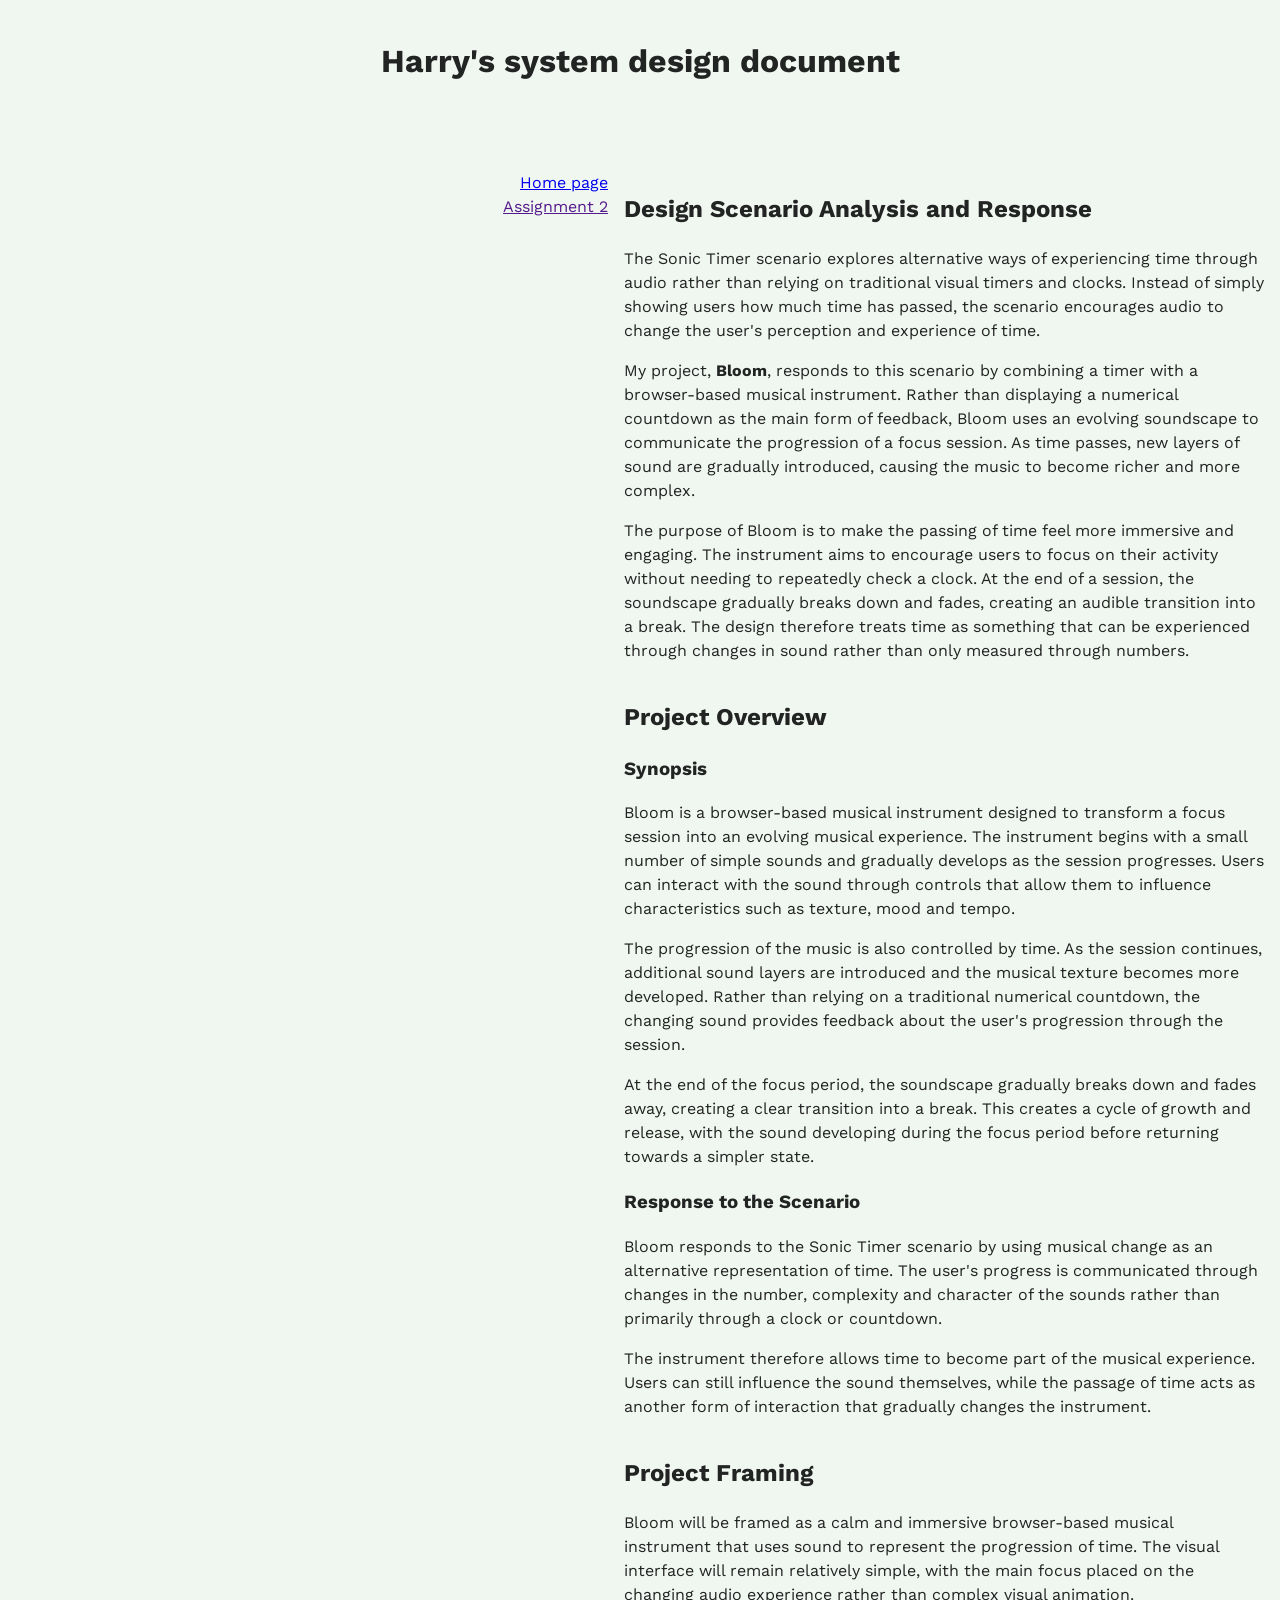
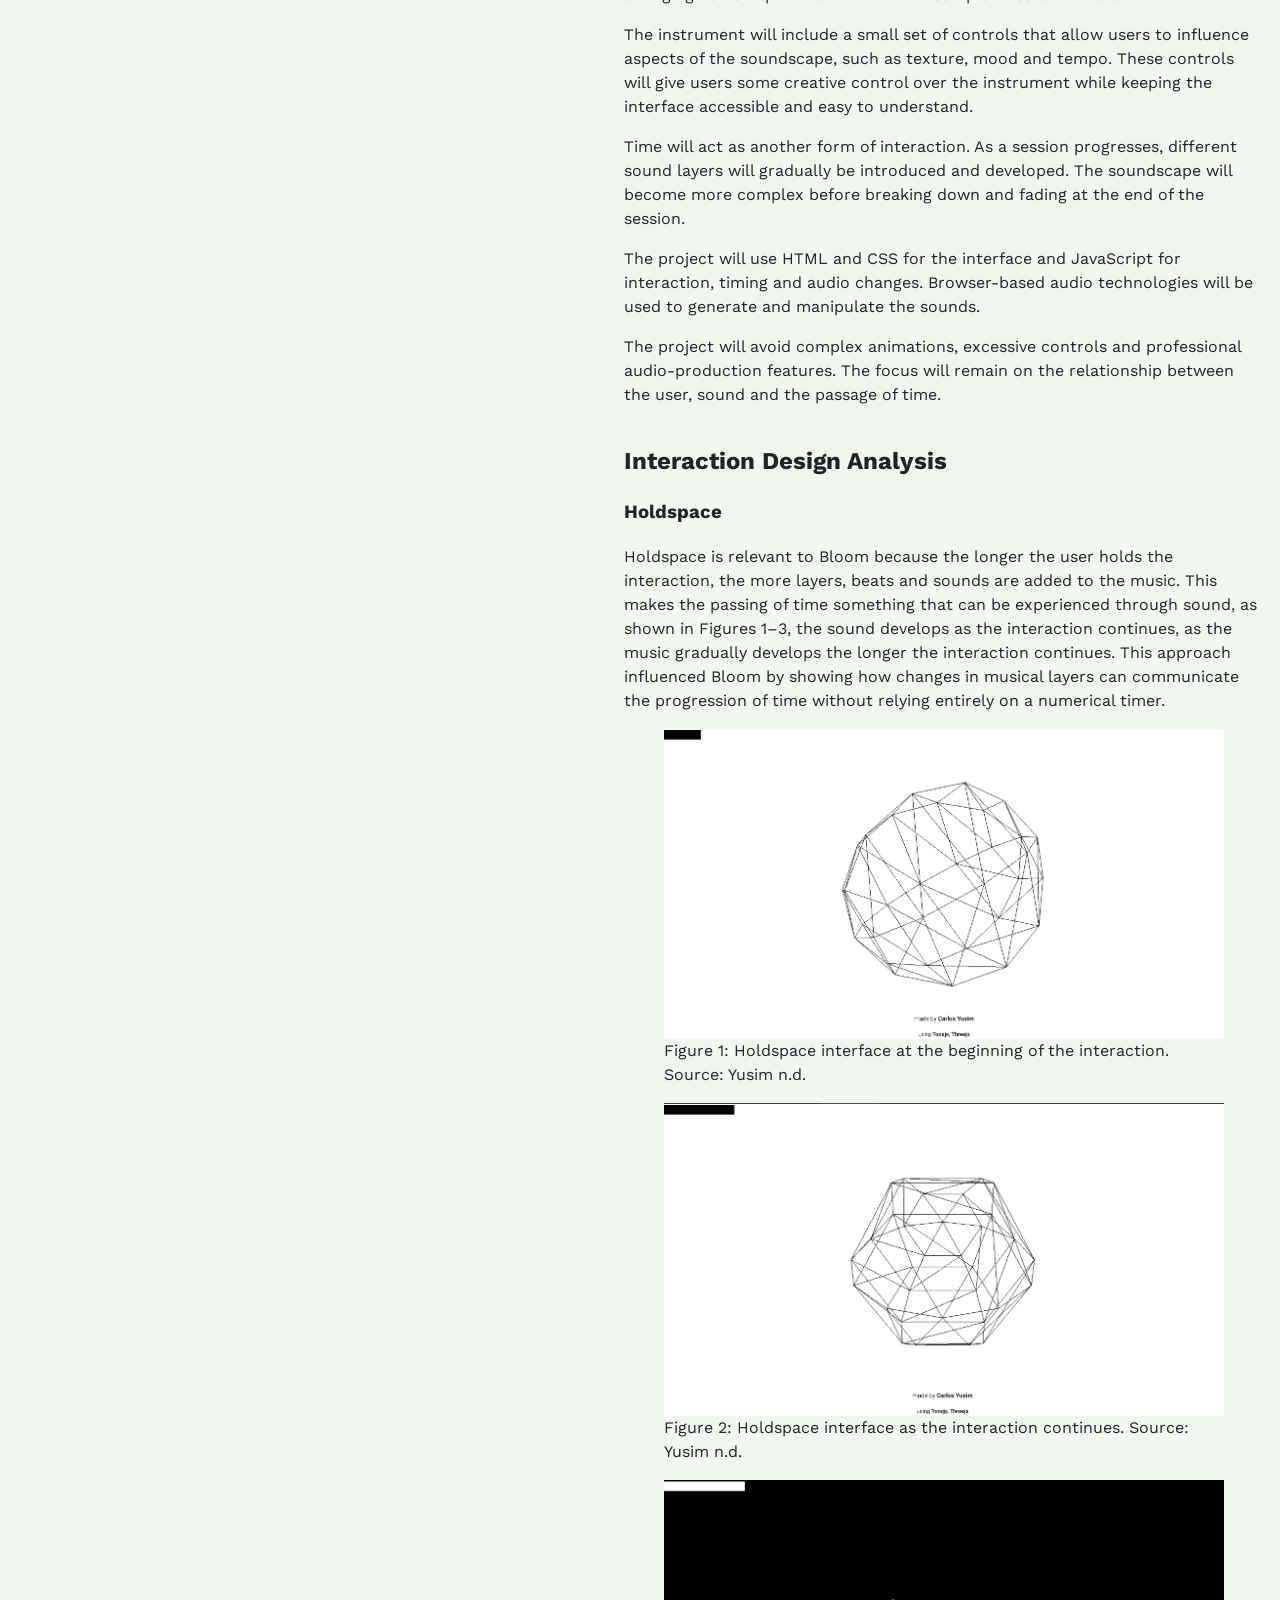
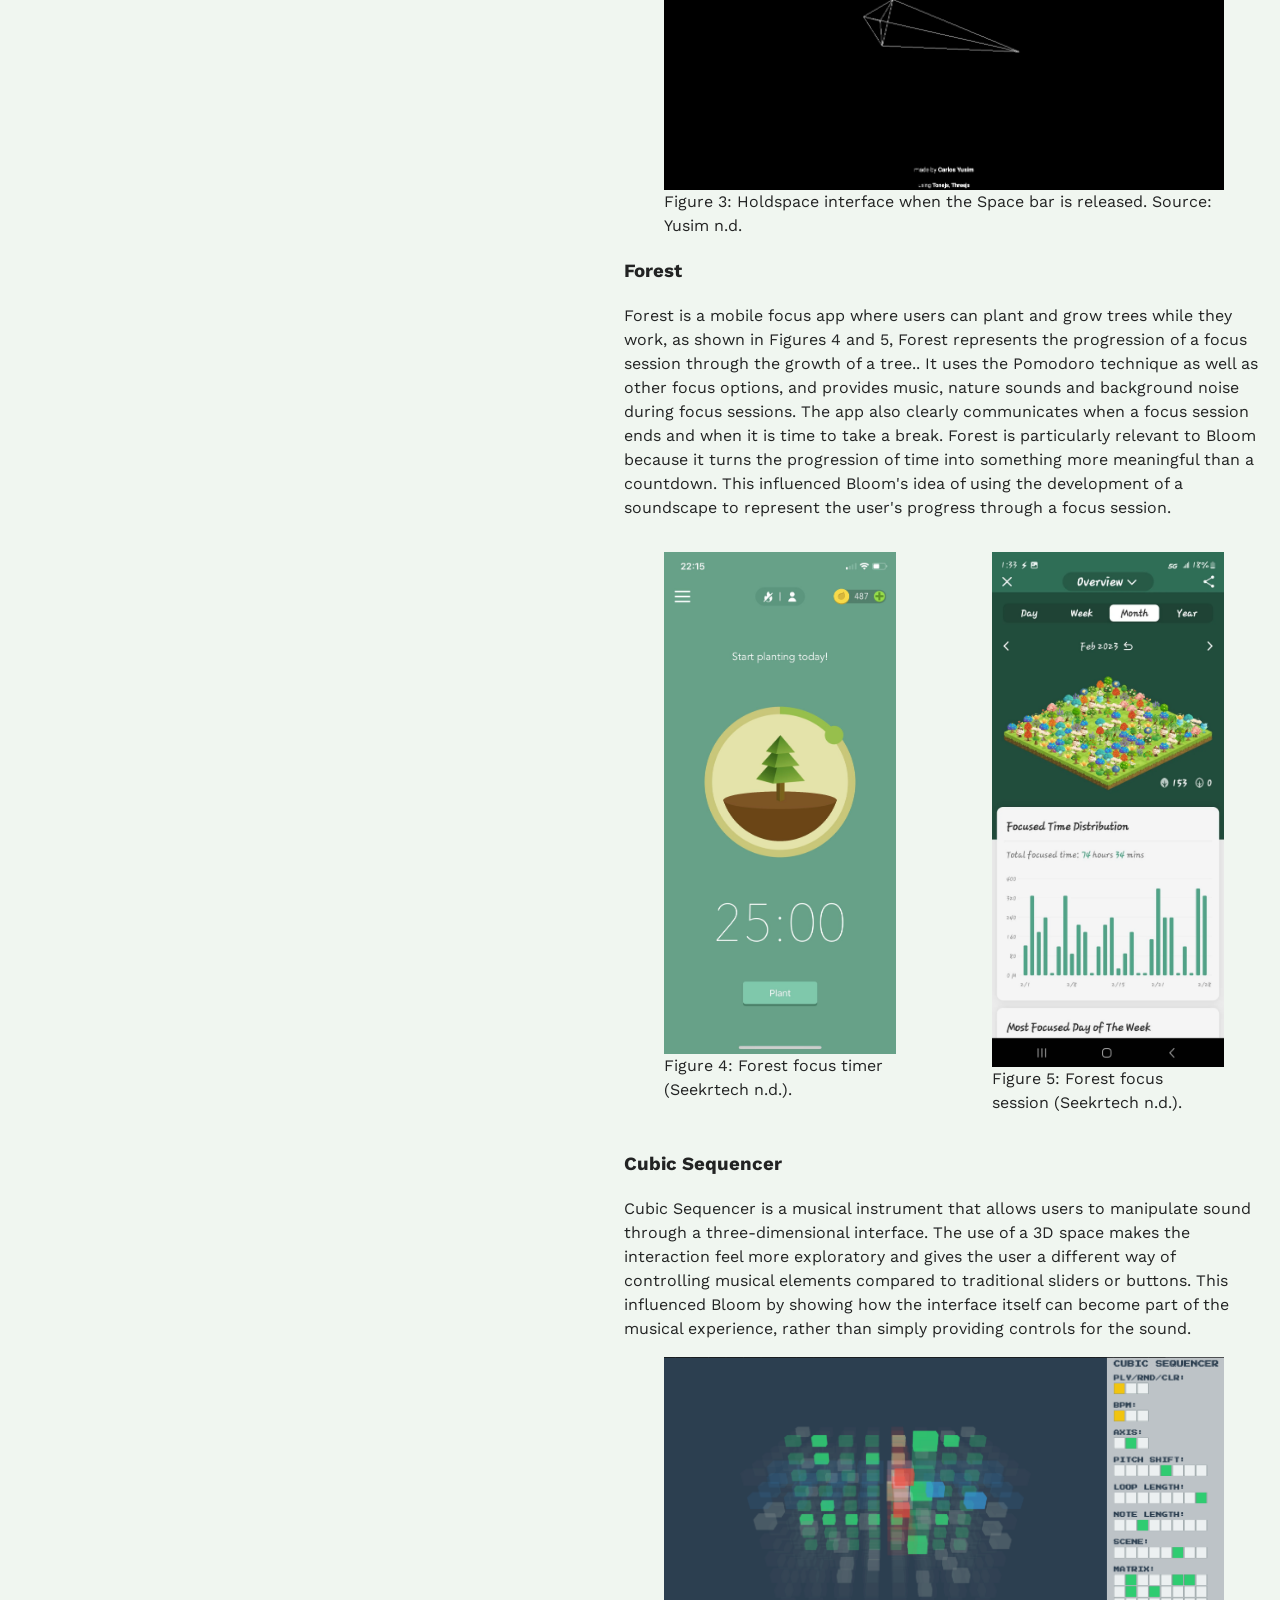
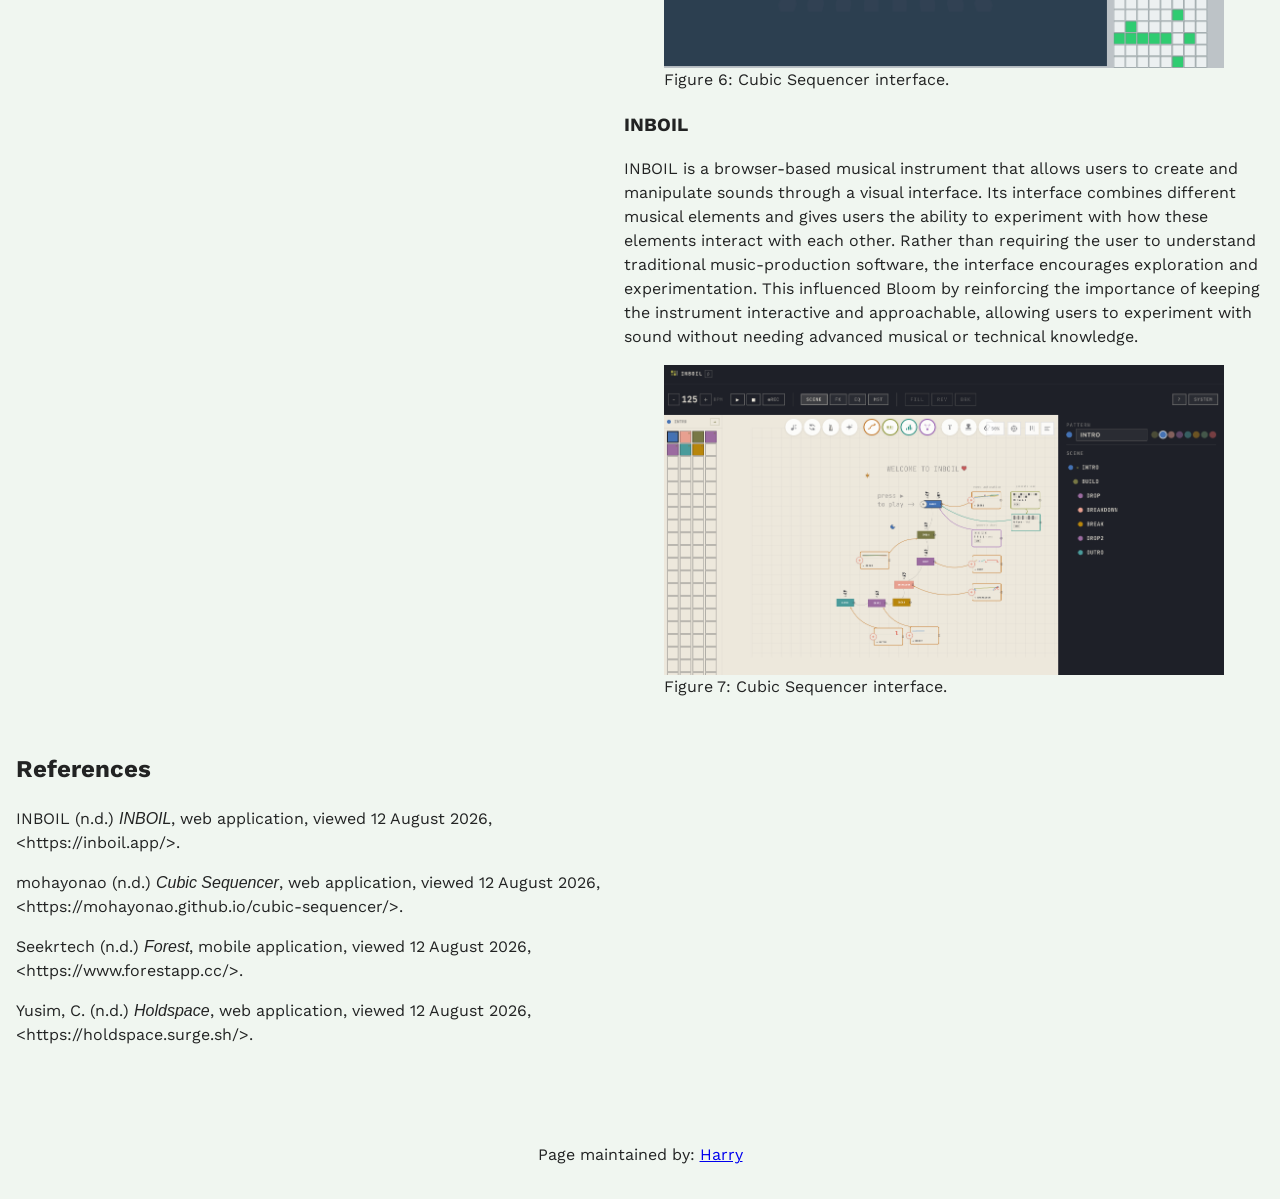
==== commit a3967ad4: "hArry's system design document meow" ====
--- a/assignment1.html
+++ b/assignment1.html
@@ -26,7 +26,7 @@
     <header>
 <!-- !!!!! -->
 <!--    change this to your preferred online name  -->
-        <h1>system design document</h1>
+        <h1>Harry's system design document</h1>
     </header>
 
     <div class="mainNavContainer">
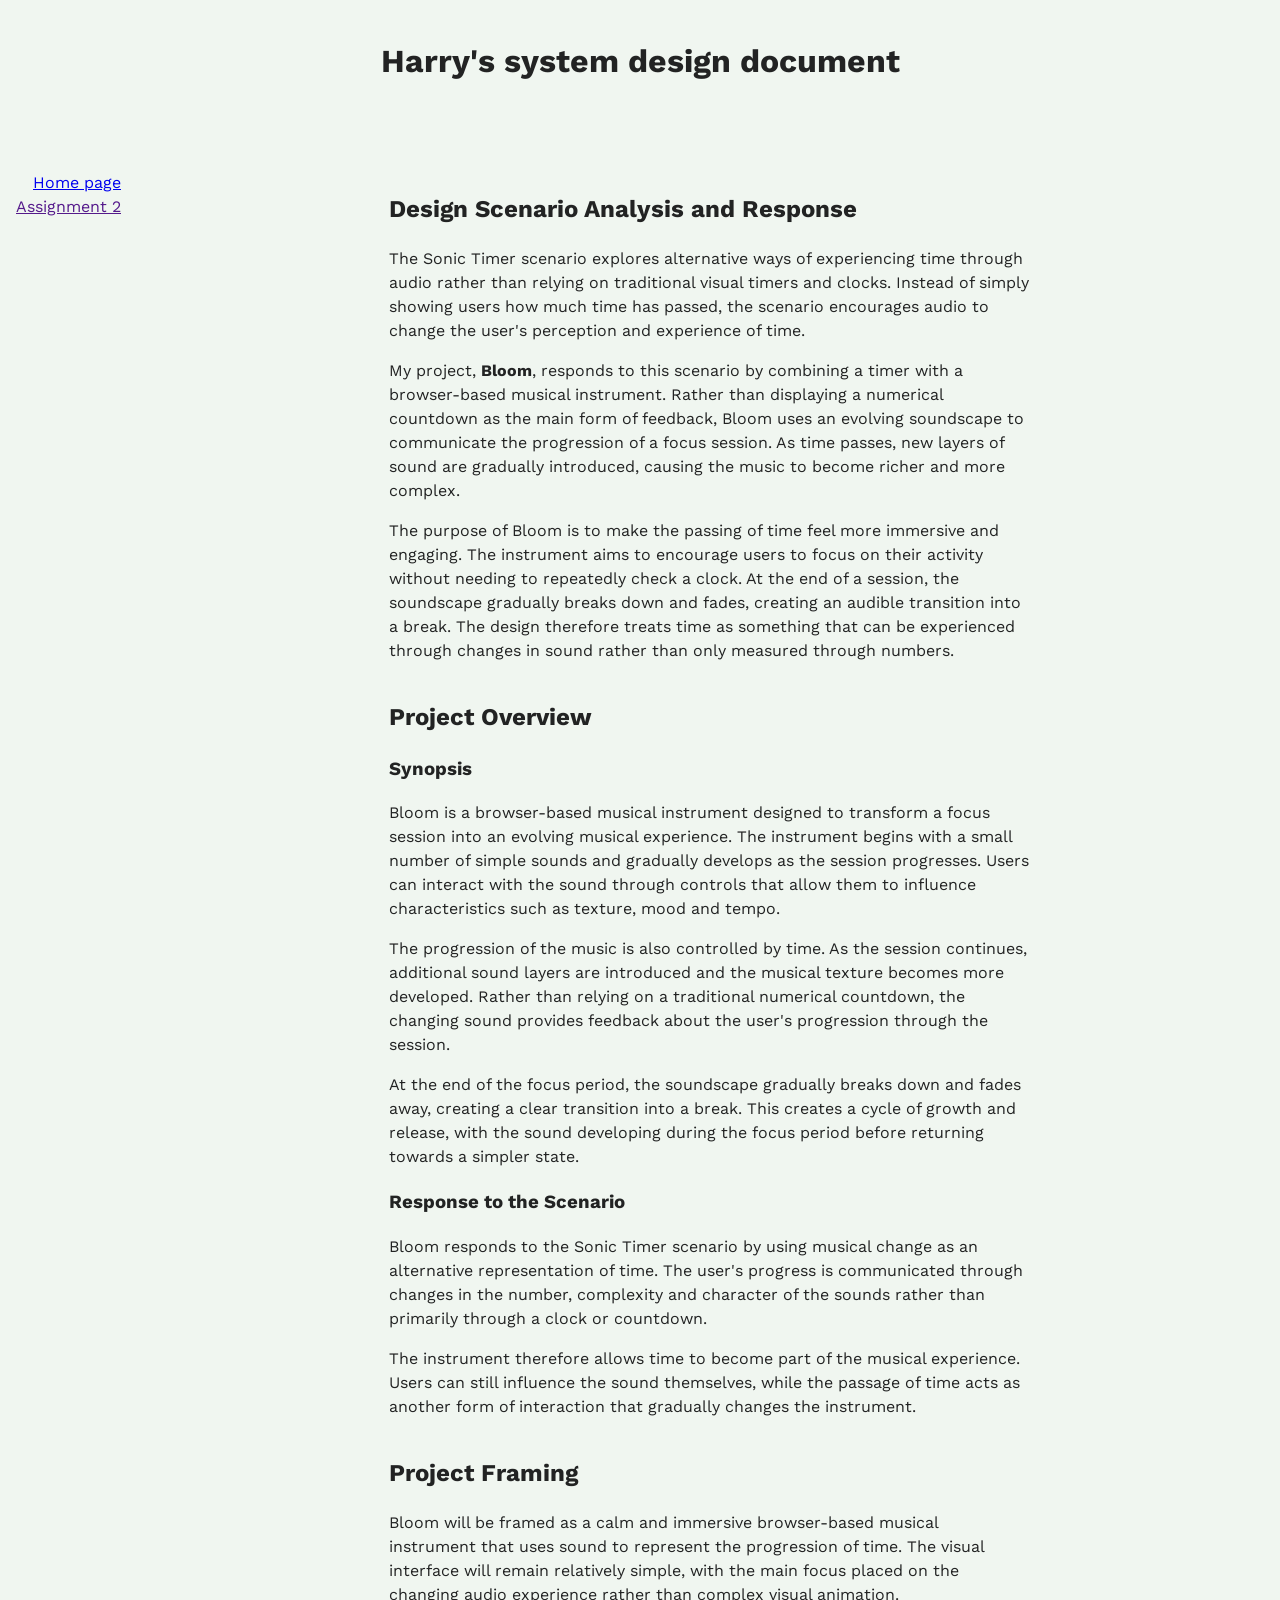
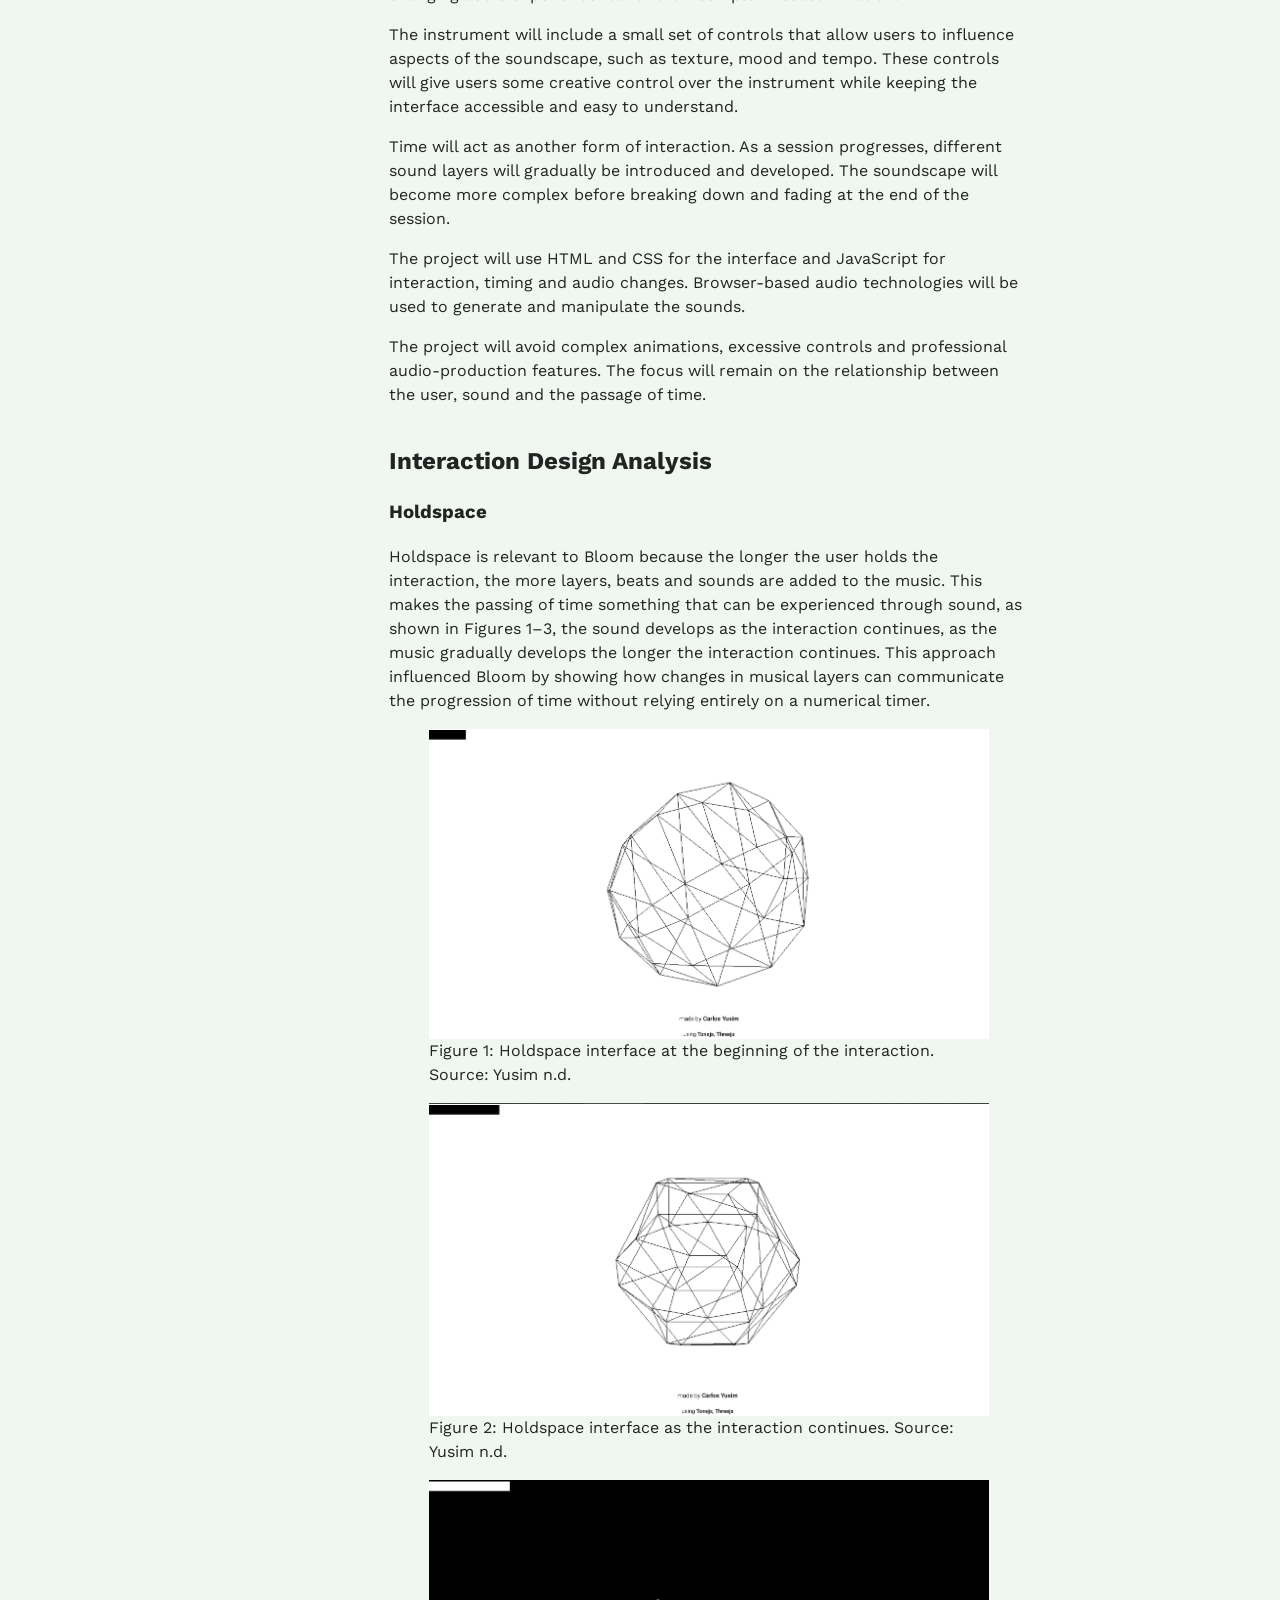
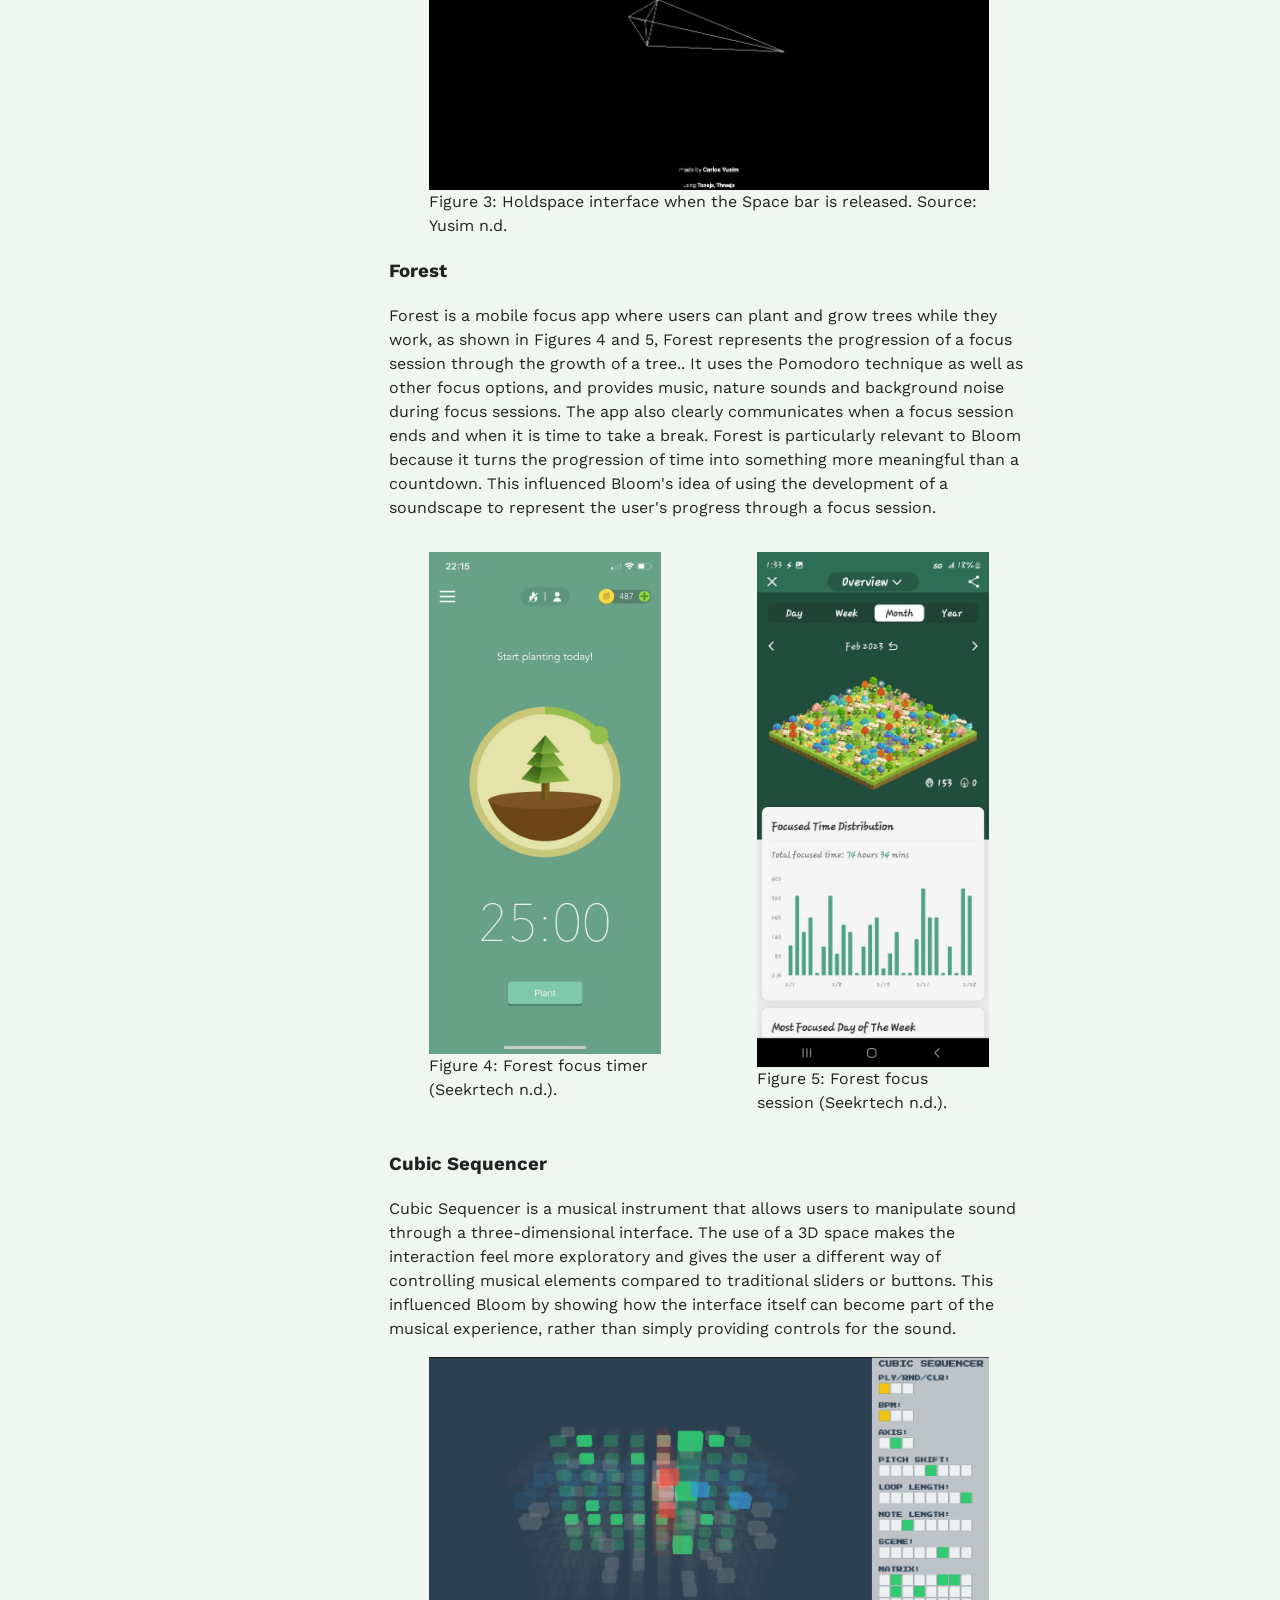
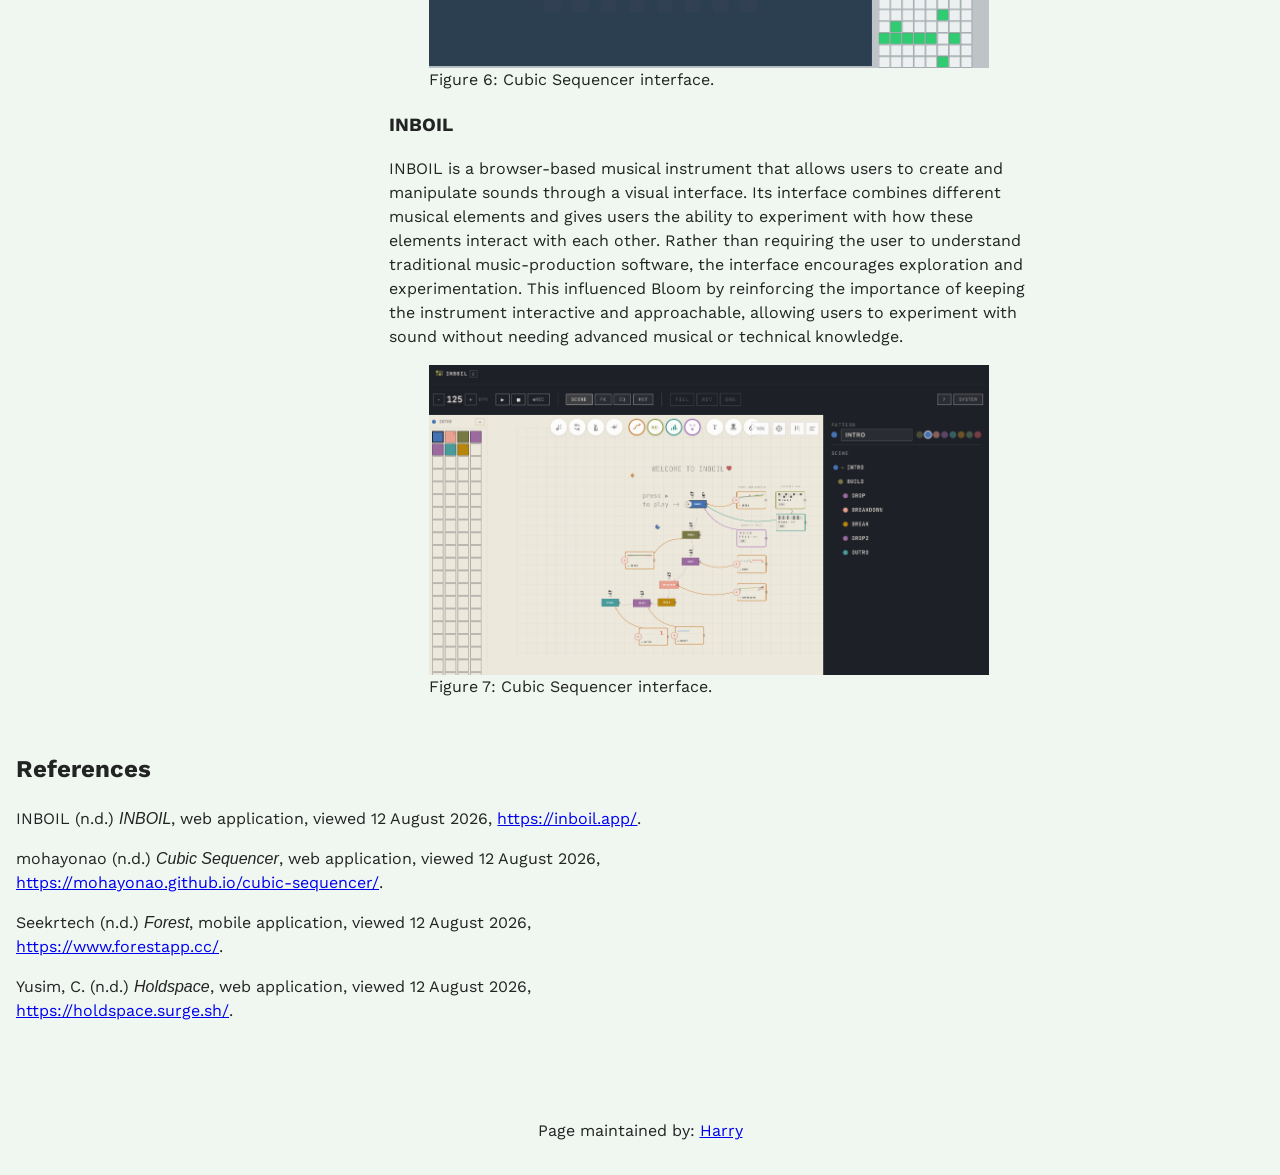
==== commit dddc72dc: "fixed links" ====
--- a/assignment1.html
+++ b/assignment1.html
@@ -208,35 +208,33 @@
 
     </div>
 
-
-    <section id="references">
+<section id="references">
     <h2>References</h2>
 
     <p>
         INBOIL (n.d.) <em>INBOIL</em>, web application,
         viewed 12 August 2026,
-        &lt;https://inboil.app/&gt;.
+        <a href="https://inboil.app/" target="_blank">https://inboil.app/</a>.
     </p>
 
     <p>
         mohayonao (n.d.) <em>Cubic Sequencer</em>, web application,
         viewed 12 August 2026,
-        &lt;https://mohayonao.github.io/cubic-sequencer/&gt;.
+        <a href="https://mohayonao.github.io/cubic-sequencer/" target="_blank">https://mohayonao.github.io/cubic-sequencer/</a>.
     </p>
 
     <p>
         Seekrtech (n.d.) <em>Forest</em>, mobile application,
         viewed 12 August 2026,
-        &lt;https://www.forestapp.cc/&gt;.
+        <a href="https://www.forestapp.cc/" target="_blank">https://www.forestapp.cc/</a>.
     </p>
 
     <p>
         Yusim, C. (n.d.) <em>Holdspace</em>, web application,
         viewed 12 August 2026,
-        &lt;https://holdspace.surge.sh/&gt;.
+        <a href="https://holdspace.surge.sh/" target="_blank">https://holdspace.surge.sh/</a>.
     </p>
 </section>
-
 </main>
 
     <footer>
--- a/style.css
+++ b/style.css
@@ -1,27 +1,23 @@
-/*!!!!!*/
-/*add in your own font imports here*/
-/*remember to update them in the rest of the CSS : eg the body selector*/
+/* !!!!! */
+/* Font */
 @import url('https://fonts.googleapis.com/css2?family=Work+Sans:ital,wght@0,100..900;1,100..900&display=swap');
 
-/*!!!!!*/
-/*change out, and/or add colours to the colour scheme*/
-:root{
+/* !!!!! */
+/* Colour scheme */
+:root {
     /* basic 2-bit palette from 1bit Monitor Glow Palette by Polyducks */
     /* https://lospec.com/palette-list/1bit-monitor-glow */
     --colour-1: #222323;
     --colour-2: #f0f6f0;
 }
 
-/* this swaps the colour order to account for user's OS dark mode */
-/*!!!!!*/
-/*remember to update the colours here too to reflect the above changes*/
+/* Swap colours for user's OS dark mode */
 @media (prefers-color-scheme: dark) {
-    :root{
+    :root {
         --colour-1: #f0f6f0;
         --colour-2: #222323;
     }
 }
-
 
 body {
     background-color: var(--colour-2);
@@ -40,18 +36,18 @@
     margin-block-end: 3rem;
 }
 
+/* Main page layout */
 .mainNavContainer {
-    flex: 1;
     display: flex;
     justify-content: center;
-    gap: 1rem;
+    gap: 2rem;
+    width: 100%;
 }
 
 nav {
     display: flex;
     flex-direction: column;
     min-width: fit-content;
-    flex: 1;
     align-items: flex-end;
 }
 
@@ -59,17 +55,17 @@
     display: flex;
     flex-direction: column;
     align-items: center;
-}
-
- section {
-    max-width: 80rch;
- }
-
-aside {
-    visibility: hidden;
     flex: 1;
 }
 
+section {
+    max-width: 80rch;
+}
+
+/* Empty spacing element is no longer needed */
+aside {
+    display: none;
+}
 
 footer {
     display: flex;
@@ -77,64 +73,60 @@
     margin-block-start: 3rem;
 }
 
-/*technique from Kevin Powell*/
-/*https://youtu.be/CU8Plk-53RU?si=zMpP0Pfbg1SaXeDB&t=255*/
-/*longer post about how this works and the * + * selector*/
-/*https://alistapart.com/article/axiomatic-css-and-lobotomized-owls/*/
+/* Prose spacing */
 .prose > * + * {
     margin-block-start: var(--prose-flow, 1em);
 }
 
-/* breakpoints from Material Design Spec https://m3.material.io/foundations/layout/breakpoints/overview */
-/* while sometimes mobile first is recommended, as we will be focused on desktop, we will start there */
-
-/* assumed base sizing is large (1200–1599px) : desktop  */
-
-/* extra-large breakpoint : desktop, ultrawide monitors */
+/* Extra-large breakpoint */
 @media (width > 1600px) {
-
 }
 
-/* expanded breakpoint : phone or tablet in landscape, desktop */
+/* Expanded breakpoint */
 @media (width < 1200px) {
     header {
         margin-block-end: 2rem;
     }
+
     footer {
         margin-block-start: 2rem;
     }
 }
-/* medium breakpoint : tablet in portrait */
+
+/* Medium breakpoint */
 @media (width < 840px) {
     header {
         margin-block-end: 1rem;
     }
+
     .mainNavContainer {
         flex-direction: column;
         justify-content: flex-start;
         align-items: center;
     }
+
     nav {
-        flex: 0;
         width: 100%;
         max-width: 80rch;
         justify-content: space-between;
         flex-direction: row;
     }
+
     main {
         flex: 1;
+        width: 100%;
     }
-    aside {
-        flex: 0;
-    }
+
     footer {
         margin-block-start: 1rem;
     }
 }
-/* compact breakpoint : phone in portrait */
+
+/* Compact breakpoint */
 @media (width < 600px) {
+}
 
-}
+/* Image rows */
 .image-row {
     display: flex;
     gap: 1rem;
